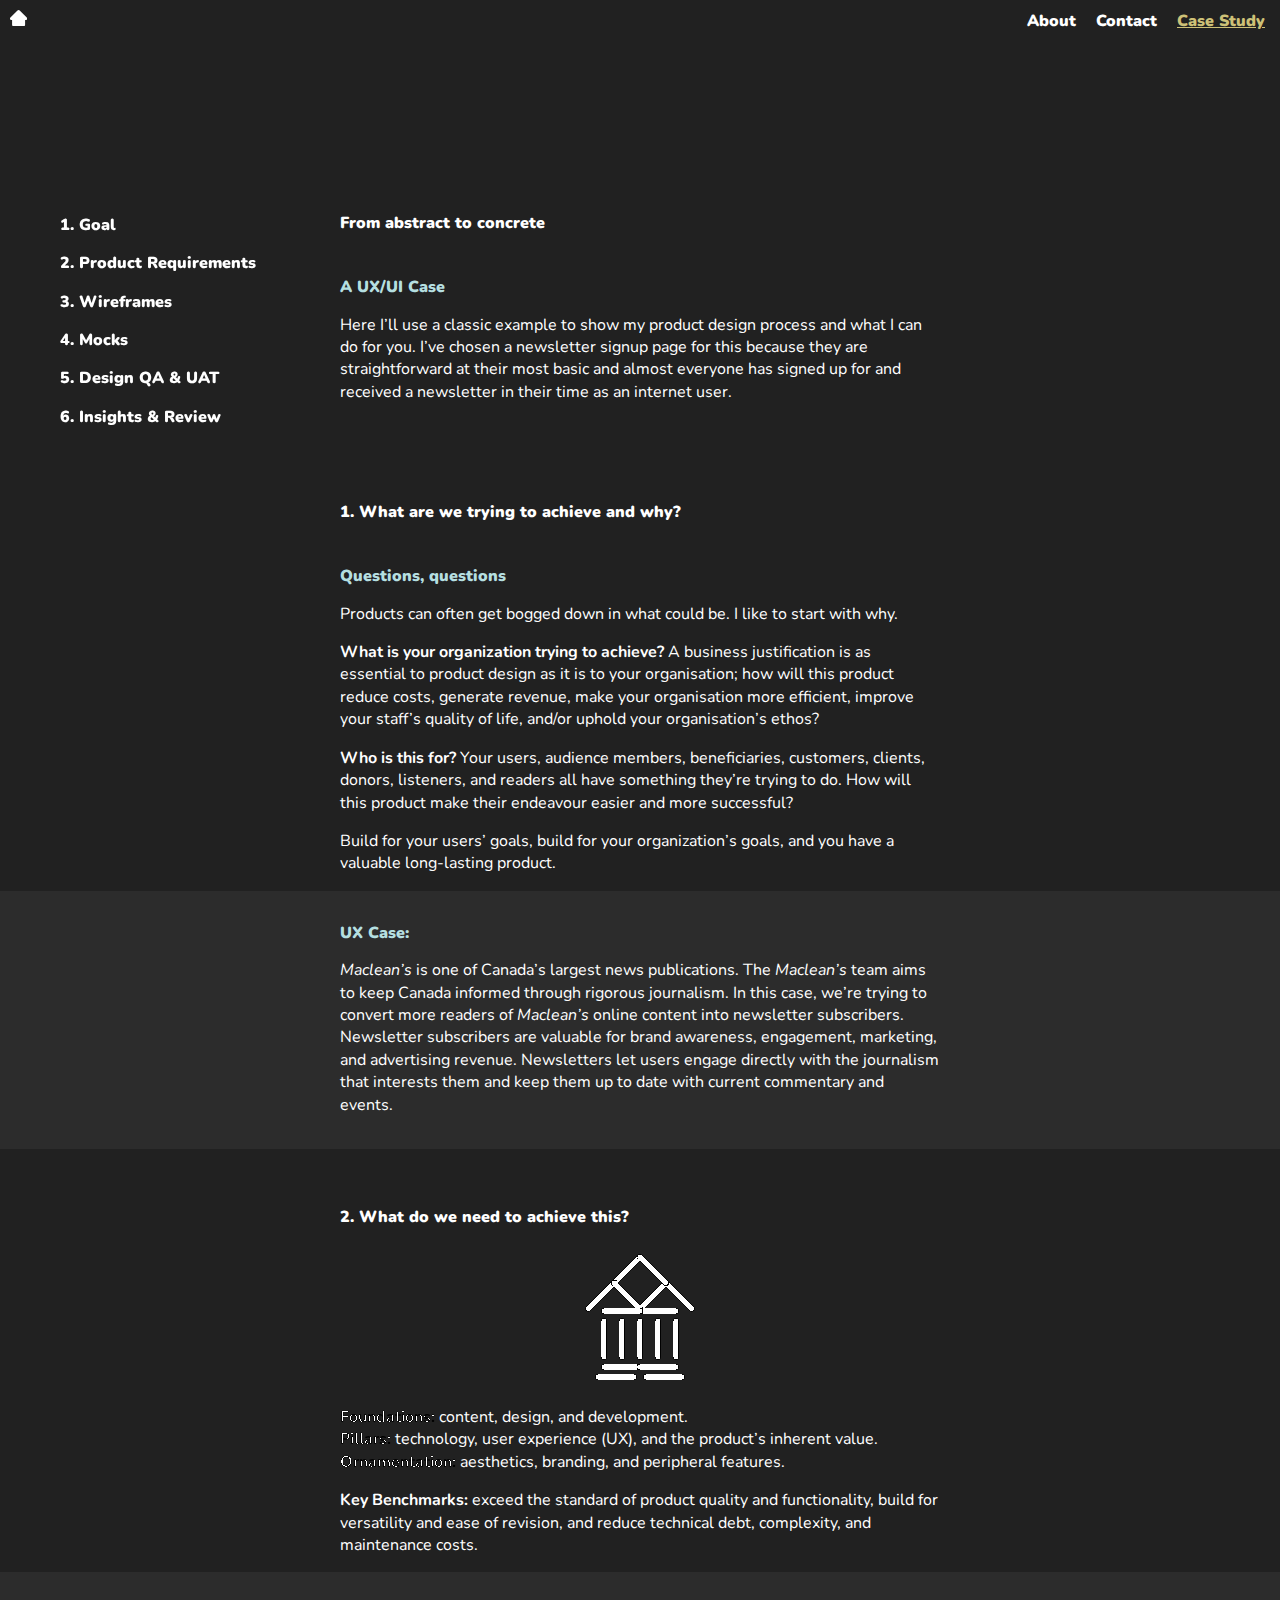
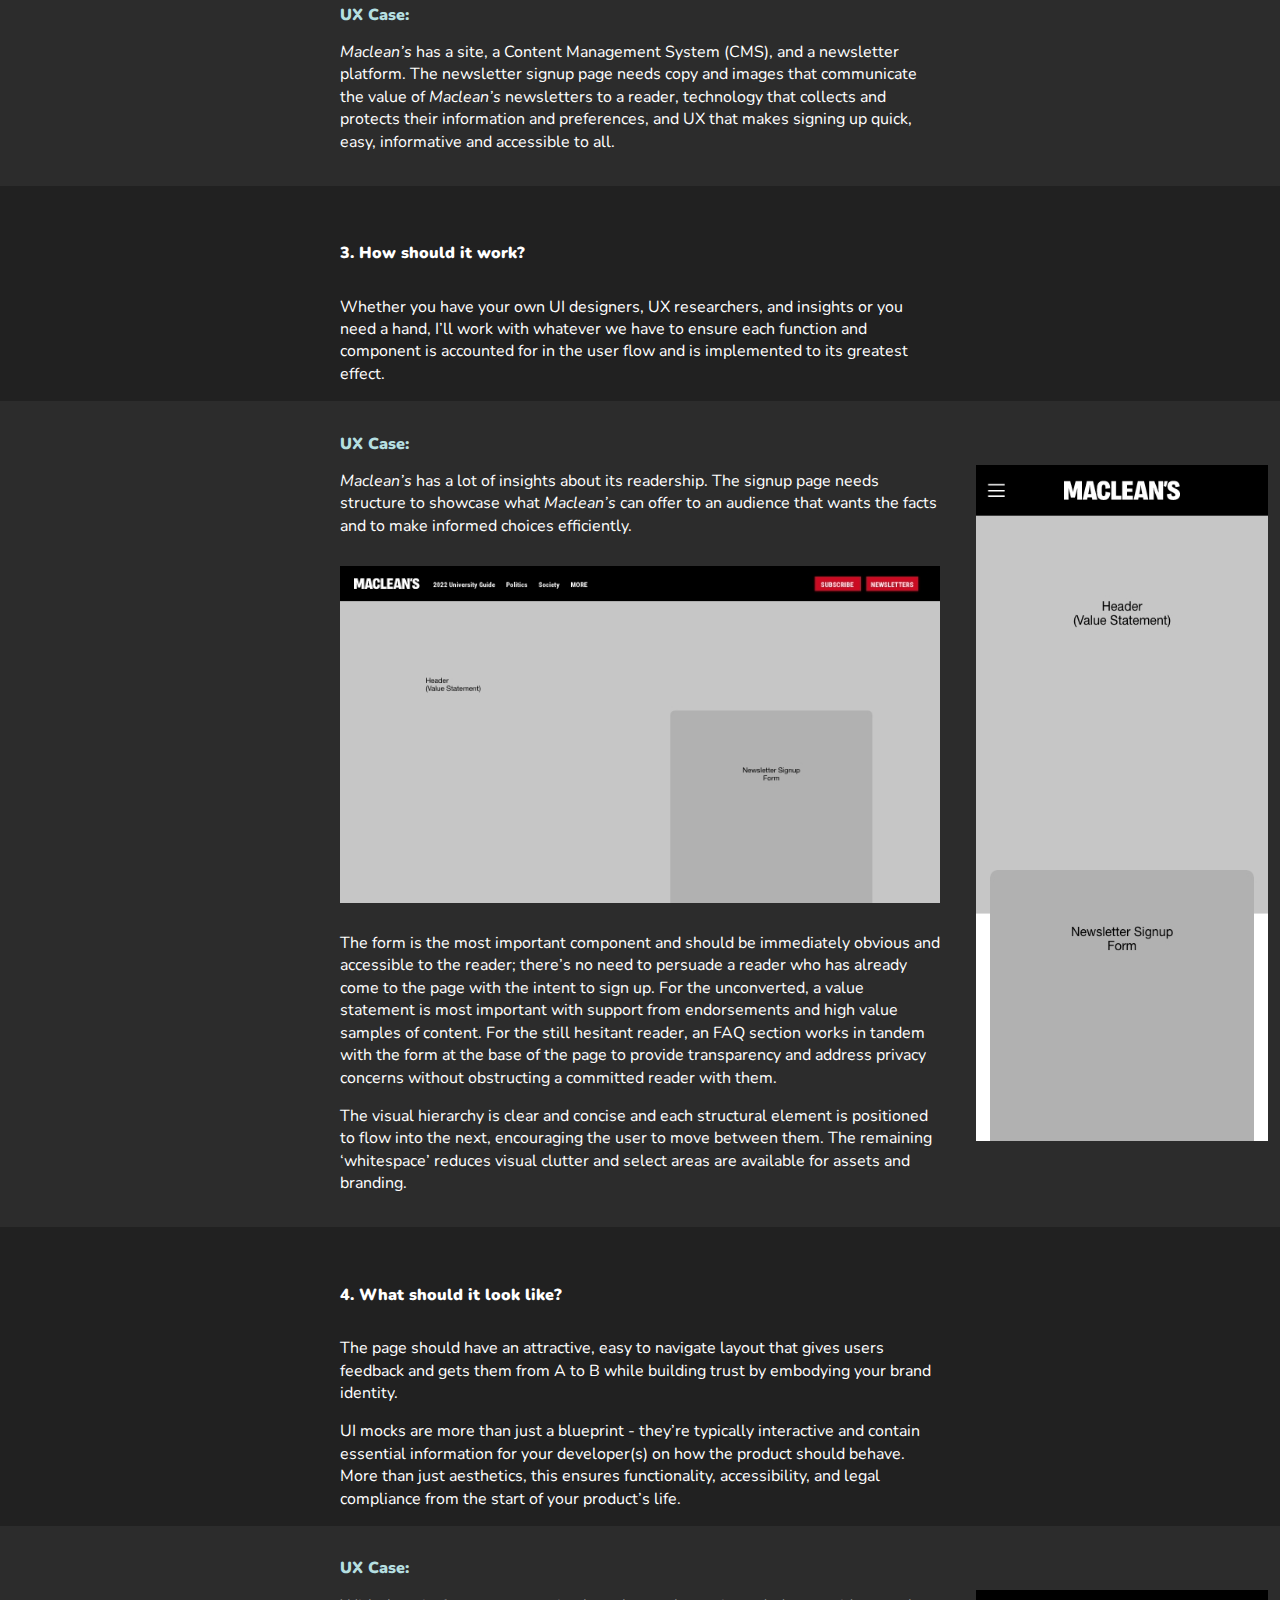
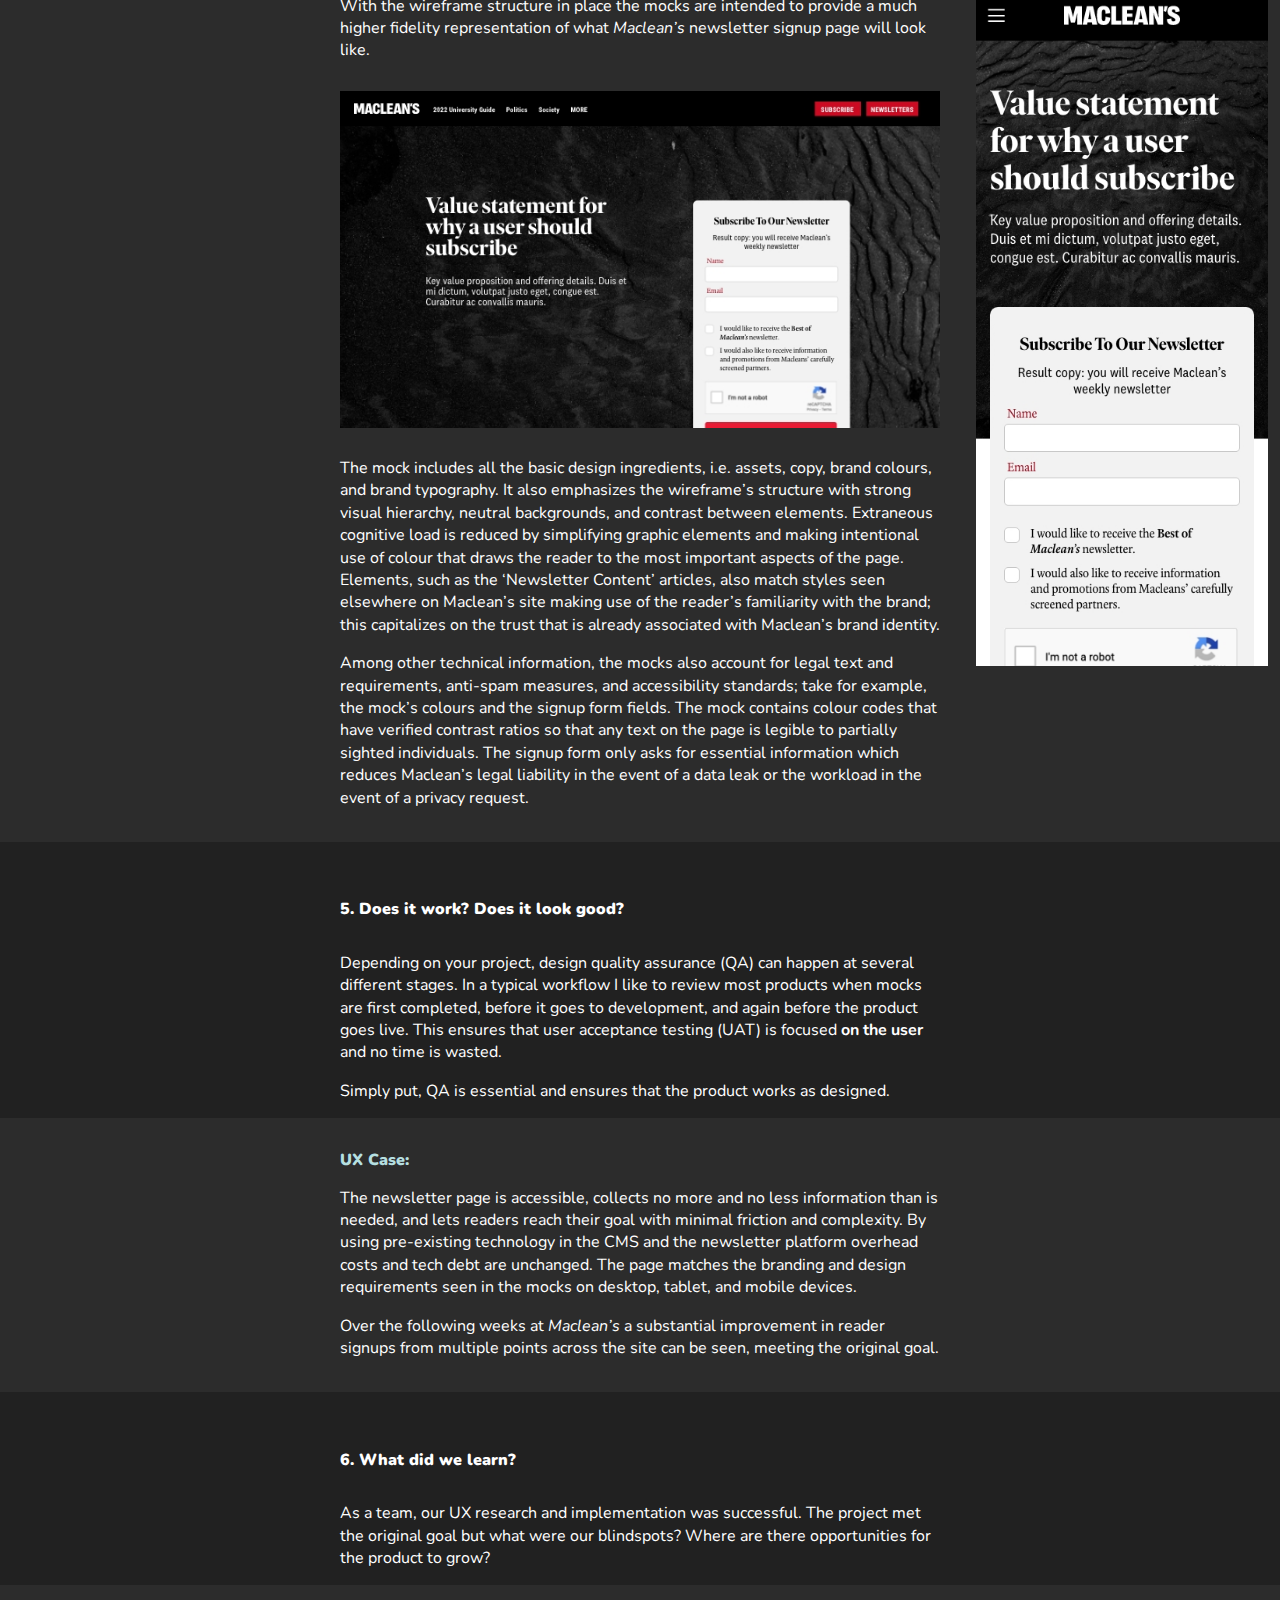
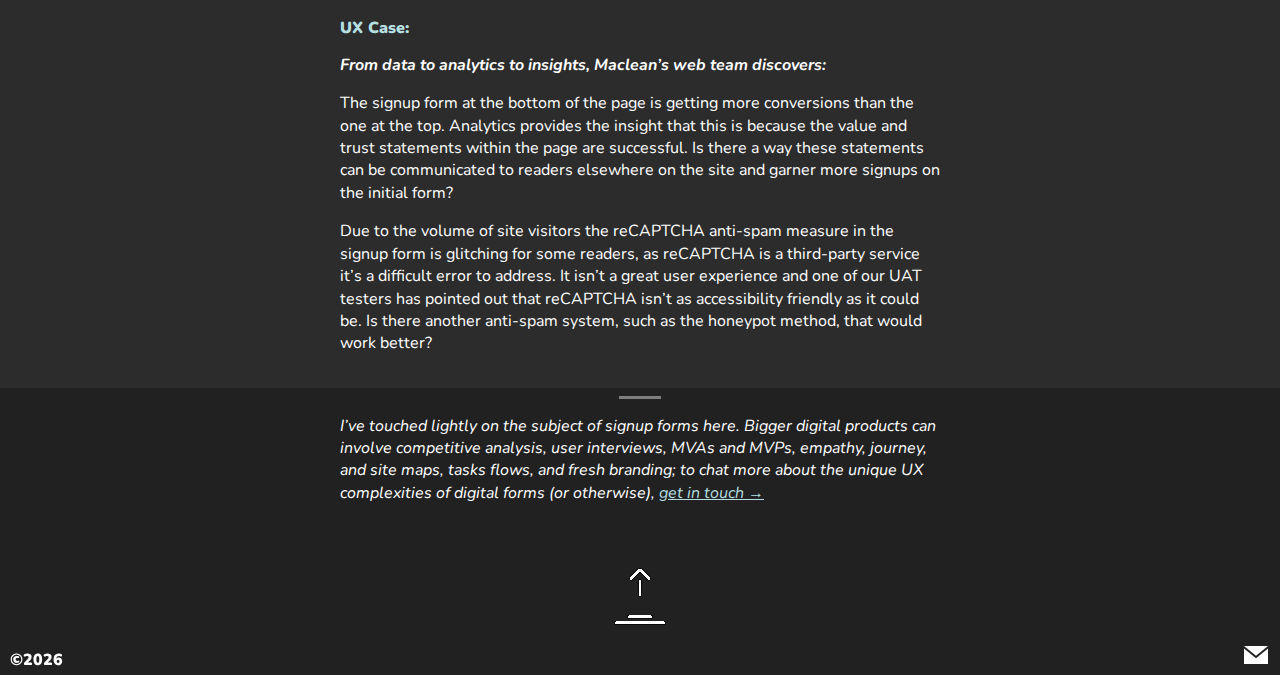
==== case-study.html @ 9c16f01b "[Case Study Page] Added missing text" ====
<!DOCTYPE html lang="eng">
<html>
<head>
    <meta charset="UTF-8">
    <meta name="bymichaelmarshall" content="Design & Writing by Michael Marshall">
    <meta name="canada,user experience,ux,user interface,ui,publishing,media,portfolio,contractor,design,writing,music,writer,designer,musician,typesetting,web design,michael,marshall,michael marshall" content="HTML, CSS, JavaScript">
    <meta name="viewport" content="width=device-width, initial-scale=1.0">
    <!--Google/Android Favicon Meta-->
    <meta name="theme-color" content="#212121">
    <!--Standard Favicon-->
    <link rel="icon" href="favicon/bymmfavicon.png" type="image/svg+xml">
     <!--iOS Favicons-->
     <link rel="apple-touch-icon" href="favicon/iOS-touch-icon.png">
     <!--Google/Android Favicon-->
     <link rel="manifest" href="manifest.json">
    <title>Case Study | Design By MM</title>
    <!--Styles-->
    <link rel="stylesheet" href="styles.css">
    <!--Fonts-->
    <link rel="preconnect" href="https://fonts.googleapis.com">
    <link rel="preconnect" href="https://fonts.gstatic.com" crossorigin>
    <link href="https://fonts.googleapis.com/css2?family=Nunito:ital,wght@0,400;0,900;1,400;1,900&display=swap" rel="stylesheet">
    <style>
        .gridHeader-sideNav {
                font-weight: 900;
                max-width: 280px;
                width: 100%;
                margin-top: 0.67em;
                padding: 0em 3em 0em 3em;
            }
        /*Full-width Row Background*/
        html, .uxCaseblock {
            overflow-x: hidden;
        }

        .uxCaseBlock {
            position: relative; /* for child pseudo-element */
            margin: 0 -600rem;
            z-index: 1;
            /* add back negative margin value */
            padding: 0.25rem 600rem;
            background: #2c2c2c;
        }

        .uxCaseBlock p:last-child {
            margin-block-end: 1.8em;
        }

        html, .uxCaseBlock-extended {
            overflow-x: hidden;
        }

        .uxCaseBlock-extended {
            position: relative; /* for child pseudo-element */
            margin: 0 -600rem;
            z-index: 1;
            /* add back negative margin value */
            padding: 0.25rem 600rem;
            background: #2c2c2c;
        }

        .desktopViewbox {
                max-height: 337.50;
                max-width: 600;
                overflow: auto;
                margin: 1.8em 0em 1.8em 0em;
            }

        .desktopWireframe {
                max-width: 100%;
            }

        .mobileViewbox {
                margin: 0em auto 0em auto;
                max-height: 676;
                max-width: 370;
                overflow: auto;
            }

        .mobileWireframe {
                max-width: 100%;
            }

        /*/Full-width Row Background Close*/
        @media only screen and (min-width:760px) {
            .gridHeader-sideNav {
                    padding: 3em 10% 0em 10%;
                }
        }
        @media only screen and (min-width:1020px) {
            .uxCaseblock-extended {
                margin: 0rem;
                z-index: 1;
            /* add back negative margin value */
                padding: 0rem;
                background: transparent;
                }
            
            .mobileViewbox {
                    margin: 4em auto 1.8em 1em;
                    max-width: 320;
                }
        }
        @media only screen and (min-width:1110px) {
            .sideNavSticky {
                position: sticky;
                top: 5px;
                z-index: 3;
            }

            .gridHeader-sideNav {
                padding: 3em 3em 0em 3em;
                width: 16vw;
            }
        }

        /*Selective Hover State for SVG*/
            .uxTemple {
                display: block;
                margin: 0em auto 1.6em auto;
            }

            .uxTemple-foundations {
                fill: rgb(1,1,1);
                filter: invert(6%) sepia(70%) saturate(7456%) hue-rotate(329deg) brightness(100%) contrast(128%);
            }

            #foundationsTag {
                color: rgb(1,1,1);
                filter: invert(6%) sepia(70%) saturate(7456%) hue-rotate(329deg) brightness(100%) contrast(128%);
            }

            .uxTemple-pillars {
                fill: rgb(1,1,1);
                filter: invert(80%) sepia(44%) saturate(354%) hue-rotate(9deg) brightness(90%) contrast(87%);
            }

            #pillarsTag {
                color: rgb(1,1,1);
                filter: invert(80%) sepia(44%) saturate(354%) hue-rotate(9deg) brightness(90%) contrast(87%);
            }

            .uxTemple-ornaments {
                fill: rgb(1,1,1);
                filter: invert(99%) sepia(2%) saturate(3746%) hue-rotate(115deg) brightness(91%) contrast(92%);
            }

            #ornamentsTag {
                color: rgb(1,1,1);
                filter: invert(99%) sepia(2%) saturate(3746%) hue-rotate(115deg) brightness(91%) contrast(92%);
            }

            @media only screen and (min-width: 1020px) {
                .uxTemple-foundations {
                    filter: brightness(1000);
                }

                svg:hover .uxTemple-foundations {
                    filter: invert(6%) sepia(70%) saturate(7456%) hue-rotate(329deg) brightness(100%) contrast(128%);
                }

                #foundationsTag {
                    filter: brightness(1000);
                }

                .uxTemple:hover ~ p #foundationsTag {
                    color: rgb(1,1,1);
                    filter: invert(6%) sepia(70%) saturate(7456%) hue-rotate(329deg) brightness(100%) contrast(128%);
                }

                .uxTemple-pillars {
                    filter: brightness(1000);
                }

                svg:hover .uxTemple-pillars {
                    filter: invert(80%) sepia(44%) saturate(354%) hue-rotate(9deg) brightness(90%) contrast(87%);
                }

                #pillarsTag {
                    filter: brightness(1000);
                }

                .uxTemple:hover ~ p #pillarsTag {
                    color: rgb(1,1,1);
                    filter: invert(80%) sepia(44%) saturate(354%) hue-rotate(9deg) brightness(90%) contrast(87%);
                }

                .uxTemple-ornaments {
                    filter: brightness(1000);
                }

                svg:hover .uxTemple-ornaments{
                    filter: invert(99%) sepia(2%) saturate(3746%) hue-rotate(115deg) brightness(91%) contrast(92%);
                }
                
                #ornamentsTag {
                    filter: brightness(1000);
                }

                .uxTemple:hover ~ p #ornamentsTag {
                    color: rgb(1,1,1);
                    filter: invert(99%) sepia(2%) saturate(3746%) hue-rotate(115deg) brightness(91%) contrast(92%);
                }
            }

           
        /*/ Close Selective Hover State for SVG*/
    </style>
</head>
<body id="body">
    <div class="navBar">
        <header>
        <a href="https://www.bymichaelmarshall.com/">
            <div class="homeIcon">
                <svg xmlns="http://www.w3.org/2000/svg" width="17.195" height="16.25" viewBox="0 0 17.195 16.25"><path class="homeIconSVGPath" d="M14.207-2338.121H4.245a1.519,1.519,0,0,1-1.519-1.519v-4.762a1.52,1.52,0,0,1-1.652-.331,1.519,1.519,0,0,1,0-2.148l7.044-7.044a1.515,1.515,0,0,1,1.108-.444,1.515,1.515,0,0,1,1.108.444l7.044,7.044a1.519,1.519,0,0,1,0,2.148,1.52,1.52,0,0,1-1.652.331v4.762a1.519,1.519,0,0,1-1.519,1.519Zm-4.98-12.615h0Z" transform="translate(-0.629 2354.371)"/></svg>
            </div>
        </a>
        </header>
        <!-- Nav -->
        <nav>
            <div class="navWrapper">
                <div class="nav">
                <input id="checkbox" type="checkbox"/>
                    <span></span>
                    <span></span>
                    <span></span>
                    <div class="menu">
                        <li><a href="index">About</a></li> 
                        <li><a href="contact">Contact</a></li>
                        <li class="textMenuCurrentPage">Case Study &larr;</li>
                    </div>
                </div>
            </div>
            <div class="text-navWrapper">
                <div class="text-nav">
                    <div class="textMenu">
                        <li><a href="index">About</a></li>
                        <li><a href="contact">Contact</a></li>
                        <li class="textMenuCurrentPage">Case Study</li>
                    </div>
                </div>
            </div>
        </nav>
    </div>
<!--Body Content-->
<div id="bodyContent">
    <div class="gridContainer">
        <div class="gridHeader sideNavSticky">
            <div class="gridHeader-sideNav">
                <p style="margin-top: 0em;"><a class="designLink" href="#">1. Goal</a></p>
                <p><a class="designLink" href="#2pr">2. Product Requirements</a></p>
                <p><a class="designLink" href="#3wire">3. Wireframes</a></p>
                <p><a class="designLink" href="#4mocks">4. Mocks</a></p>
                <p><a class="designLink" href="#5qa">5. Design QA & UAT</a></p>
                <p><a class="designLink" href="#6insight">6. Insights & Review</a></p>
            </div>
        </div>
        <div class="gridBody">
            <h1 id="1goal">From abstract to concrete</h1>
            <h2>A UX/UI Case</h2>
            <p>Here I’ll use a classic example to show my product design process and what I can do for you. I’ve chosen a newsletter signup page for this because they are straightforward at their most basic and almost everyone has signed up for and received a newsletter in their time as an internet user.</p>
        </div>
        <div class="gridMargin"></div>
        <div class="gridHeader"></div>
        <div class="gridBody">
            <h1 id="1goal">1. What are we trying to achieve and why?</h1>
            <h2>Questions, questions</h2>
            <p>Products can often get bogged down in what could be. I like to start with why.</p>
        
            <p><b>What is your organization trying to achieve?</b> A business justification is as essential to product design as it is to your organisation; how will this product reduce costs, generate revenue, make your organisation more efficient, improve your staff’s quality of life, and/or uphold your organisation’s ethos?</p>
            <p><b>Who is this for?</b> Your users, audience members, beneficiaries, customers, clients, donors, listeners, and readers all have something they’re trying to do. How will this product make their endeavour easier and more successful?</p>
            <p>Build for your users’ goals, build for your organization’s goals, and you have a valuable long-lasting product.</p>
        </div>
        <div class="gridMargin"></div>
        <div class="gridHeader"></div>
        <div class="gridBody">
            <div class="uxCaseBlock">
                <h2>UX Case:</h2>
                <p><i>Maclean’s</i> is one of Canada’s largest news publications. The <i>Maclean’s</i> team aims to keep Canada informed through rigorous journalism. In this case, we’re trying to convert more readers of <i>Maclean’s</i> online content into newsletter subscribers. Newsletter subscribers are valuable for brand awareness, engagement, marketing, and advertising revenue. Newsletters let users engage directly with the journalism that interests them and keep them up to date with current commentary and events.</p>
            </div>
        </div>
        <div class="gridMargin"></div>
        <div class="gridHeader">
        </div>
        <div class="gridBody">
            <h1 id="2pr">2. What do we need to achieve this?</h1>
            <svg class="uxTemple" xmlns="http://www.w3.org/2000/svg" width="111.941" height="126.941" viewBox="0 0 111.941 126.941">
                <g transform="translate(-904.03 -1190.059)">
                    <g class="uxTemple-pillars" transform="translate(921 1255)">
                        <rect width="42" height="6" rx="3" transform="translate(6) rotate(90)"/>
                        <rect width="42" height="6" rx="3" transform="translate(24) rotate(90)"/>
                        <rect width="42" height="6" rx="3" transform="translate(60) rotate(90)"/>
                        <rect width="42" height="6" rx="3" transform="translate(42) rotate(90)"/>
                        <rect width="42" height="6" rx="3" transform="translate(78) rotate(90)"/>
                    </g>
                    <g class="uxTemple-foundations" transform="translate(915 1301)">
                        <rect width="42" height="6" rx="3" transform="translate(48 6) rotate(180)"/>
                        <rect width="42" height="6" rx="3" transform="translate(42 16) rotate(180)"/>
                        <rect width="42" height="6" rx="3" transform="translate(84 6) rotate(180)"/>
                        <rect width="42" height="6" rx="3" transform="translate(90 16) rotate(180)"/>
                    </g>
                    <g class="uxTemple-ornaments" transform="translate(904.03 1190.059)">
                        <rect width="42" height="6" rx="3" transform="translate(33.941 30.243) rotate(135)"/>
                        <rect width="42" height="6" rx="3" transform="translate(85.941 30.243) rotate(135)"/>
                        <rect width="42" height="6" rx="3" transform="translate(59.941 4.243) rotate(135)"/>
                        <rect width="42" height="6" rx="3" transform="translate(55.698 59.941) rotate(-135)"/>
                        <rect width="42" height="6" rx="3" transform="translate(107.698 59.941) rotate(-135)"/>
                        <rect width="42" height="6" rx="3" transform="translate(81.698 33.941) rotate(-135)"/>
                        <rect width="42" height="6" rx="3" transform="translate(94.97 60.941) rotate(180)"/>
                        <rect width="42" height="6" rx="3" transform="translate(58.97 60.941) rotate(180)"/>
                    </g>
                </g>
            </svg>
            <p><span id="foundationsTag"><b>Foundations:</b></span> content, design, and development.<br>
            <b><span id="pillarsTag">Pillars:</b></span> technology, user experience (UX), and the product’s inherent value.<br>
            <b><span id="ornamentsTag">Ornamentation:</b></span> aesthetics, branding, and peripheral features.</p>
            <p><b>Key Benchmarks:</b> exceed the standard of product quality and functionality, build for versatility and ease of revision, and reduce technical debt, complexity, and maintenance costs.</p>
        </div>
        <div class="gridMargin"></div>
        <div class="gridHeader"></div>
        <div class="gridBody">
            <div class="uxCaseBlock">
                <h2>UX Case:</h2>
                <p><i>Maclean’s</i> has a site, a Content Management System (CMS), and a newsletter platform. The newsletter signup page needs copy and images that communicate the value of <i>Maclean’s</i> newsletters to a reader, technology that collects and protects their information and preferences, and UX that makes signing up quick, easy, informative and accessible to all.</p>
            </div>
        </div>
        <div class="gridMargin"></div>
        <div class="gridHeader"></div>
        <div class="gridBody">
            <h1 id="3wire">3. How should it work?</h1>
            <p>Whether you have your own UI designers, UX researchers, and insights or you need a hand, I’ll work with whatever we have to ensure each function and component is accounted for in the user flow and is implemented to its greatest effect.</p>
        </div>
        <div class="gridMargin"></div>
        <div class="gridHeader"></div>
        <div class="gridBody">
            <div class="uxCaseBlock">
                <h2>UX Case:</h2>
                <p><i>Maclean’s</i> has a lot of insights about its readership. The signup page needs structure to showcase what <i>Maclean’s</i> can offer to an audience that wants the facts and to make informed choices efficiently.</p>
                <div class="desktopViewbox">    
                    <img src="assets/wireframeMacDesktop.jpg" class="desktopWireframe"/>
                </div>
                <p>The form is the most important component and should be immediately obvious and accessible to the reader; there’s no need to persuade a reader who has already come to the page with the intent to sign up. For the unconverted, a value statement is most important with support from endorsements and high value samples of content. For the still hesitant reader, an FAQ section works in tandem with the form at the base of the page to provide transparency and address privacy concerns without obstructing a committed reader with them. 
                </p>
                <p>The visual hierarchy is clear and concise and each structural element is positioned to flow into the next, encouraging the user to move between them. The remaining ‘whitespace’ reduces visual clutter and select areas are available for assets and branding.</p>
            </div>
        </div>
        <div class="gridMargin">
            <div class="uxCaseBlock-extended">
                <div class="mobileViewbox">    
                    <img src="assets/wireframeMacMobile.jpg" class="mobileWireframe"/>
                </div>
            </div>
        </div>

        <div class="gridHeader"></div>
        <div class="gridBody">
            <h1 id="4mocks">4. What should it look like?</h1>
            <p>The page should have an attractive, easy to navigate layout that gives users feedback and gets them from A to B while building trust by embodying your brand identity.</p> 
            <p>UI mocks are more than just a blueprint - they’re typically interactive and contain essential information for your developer(s) on how the product should behave. More than just aesthetics, this ensures functionality, accessibility, and legal compliance from the start of your product’s life.</p>
        </div>
        <div class="gridMargin"></div>
        <div class="gridHeader"></div>
        <div class="gridBody">
            <div class="uxCaseBlock">
                <h2>UX Case:</h2>
                <p>With the wireframe structure in place the mocks are intended to provide a much higher fidelity representation of what <i>Maclean’s</i> newsletter signup page will look like.</p>
                <div class="desktopViewbox">    
                    <img src="assets/mockMacDesktop.jpg" class="desktopWireframe"/>
                </div>
                <p>The mock includes all the basic design ingredients, i.e. assets, copy, brand colours, and brand typography. It also emphasizes the wireframe’s structure with strong visual hierarchy, neutral backgrounds, and contrast between elements. Extraneous cognitive load is reduced by simplifying graphic elements and making intentional use of colour that draws the reader to the most important aspects of the page. Elements, such as the ‘Newsletter Content’ articles, also match styles seen elsewhere on Maclean’s site making use of the reader’s familiarity with the brand; this capitalizes on the trust that is already associated with Maclean’s brand identity.</p>
                <p>Among other technical information, the mocks also account for legal text and requirements, anti-spam measures, and accessibility standards; take for example, the mock’s colours and the signup form fields. The mock contains colour codes that have verified contrast ratios so that any text on the page is legible to partially sighted individuals. The signup form only asks for essential information which reduces Maclean’s legal liability in the event of a data leak or the workload in the event of a privacy request.</p>
            </div>
        </div>
        <div class="gridMargin">
            <div class="uxCaseBlock-extended">
                <div class="mobileViewbox">    
                    <img src="assets/mockMacMobile.jpg" class="mobileWireframe"/>
                </div>
            </div>
        </div>
        <div class="gridHeader"></div>
        <div class="gridBody">
            <h1 id="5qa">5. Does it work? Does it look good?</h1>
            <p>Depending on your project, design quality assurance (QA) can happen at several different stages. In a typical workflow I like to review most products when mocks are first completed, before it goes to development, and again before the product goes live. This ensures that user acceptance testing (UAT) is focused <b>on the user</b> and no time is wasted.</p>
            <p>Simply put, QA is essential and ensures that the product works as designed.</p>
        </div>
        <div class="gridMargin"></div>
        <div class="gridHeader"></div>
        <div class="gridBody">
            <div class="uxCaseBlock">
                <h2>UX Case:</h2>
                <p>The newsletter page is accessible, collects no more and no less information than is needed, and lets readers reach their goal with minimal friction and complexity. By using pre-existing technology in the CMS and the newsletter platform overhead costs and tech debt are  unchanged. The page matches the branding and design requirements seen in the mocks on desktop, tablet, and mobile devices.</p>
                <p>Over the following weeks at <i>Maclean’s</i> a substantial improvement in reader signups from multiple points across the site can be seen, meeting the original goal.</p>
            </div>
        </div>
        <div class="gridMargin"></div>
        <div class="gridHeader"></div>
        <div class="gridBody">
            <h1 id="6insight">6. What did we learn?</h1>
            <p>As a team, our UX research and implementation was successful. The project met the original goal but what were our blindspots? Where are there opportunities for the product to grow?</p>
        </div>
        <div class="gridMargin"></div>
        <div class="gridHeader"></div>
        <div class="gridBody">
            <div class="uxCaseBlock">
                <h2>UX Case:</h2>
                <p><b><i>From data to analytics to insights, Maclean’s web team discovers:</i></b></p>
                <p>The signup form at the bottom of the page is getting more conversions than the one at the top. Analytics provides the insight that this is because the value and trust statements within the page are successful. Is there a way these statements can be communicated to readers elsewhere on the site and garner more signups on the initial form?</p>
                <p>Due to the volume of site visitors the reCAPTCHA anti-spam measure in the signup form is glitching for some readers, as reCAPTCHA is a third-party service it’s a difficult error to address. It isn’t a great user experience and one of our UAT testers has pointed out that reCAPTCHA isn’t as accessibility friendly as it could be. Is there another anti-spam system, such as the honeypot method, that would work better?</p>
            </div>
        </div>
        <div class="gridMargin"></div>
        <div class="gridHeader"></div>
        <div class="gridBody">
                <hr class="divider" style="width=100%">
                <p><i>I’ve touched lightly on the subject of signup forms here. Bigger digital products can involve competitive analysis, user interviews, MVAs and MVPs, empathy, journey, and site maps, tasks flows, and fresh branding; to chat more about the unique UX complexities of digital forms (or otherwise), <a class="bodyLink" href="contact">get in touch →</a></i></p>
            </div>
        </div>
        <div class="gridMargin"></div>
        <div class="gridHeader"></div>
        <div class="gridBody">
            <a href="#">
                <svg class="btt-btn" xmlns="http://www.w3.org/2000/svg" width="52" height="56.784" viewBox="0 0 84 91.728" preserveAspectRatio="none">
                    <path class="bttSVGpath" d="M30.95-2334.494l-12.293-12.292L6.364-2334.494a3,3,0,0,1-4.243,0,3,3,0,0,1,0-4.243l14.143-14.143a2.994,2.994,0,0,1,2.393-.866,3,3,0,0,1,2.393.866l14.143,14.143a3,3,0,0,1,0,4.243,2.991,2.991,0,0,1-2.122.879A2.989,2.989,0,0,1,30.95-2334.494Z" transform="translate(23.343 2353.757)"/>
                    <rect class="bttSVGrect1" width="28" height="6" rx="3" transform="translate(45 17.728) rotate(90)"/>
                    <rect class="bttSVGrect2" width="42" height="6" rx="3" transform="translate(63 81.728) rotate(180)"/>
                    <rect class="bttSVGrect2" width="84" height="6" rx="3" transform="translate(84 91.728) rotate(180)"/>
                </svg>
            </a>
        </div>
        <div class="gridMargin"></div>
    </div>
</div>
<!--/Body Content-->
    <footer class="footer">
        <a href="https://bymichaelmarshall.com/terms">
            <p class="admintext">©<span id="currentYear">2021</span>
            </p>
        </a>
        <div class="icons">
            <a href="contact">
                <svg class="icon" xmlns="http://www.w3.org/2000/svg" width="24" height="24" viewBox="0 0 24 24"><path d="M12 12.713l-11.985-9.713h23.97l-11.985 9.713zm0 2.574l-12-9.725v15.438h24v-15.438l-12 9.725z"/></svg>
            </a>
        </div>
    </footer> 
</body>
<!--JS-->
<script src="script.js"></script>
</html>
---- styles.css ----
/* Re-Add Once Coded html {
            scroll-behavior: smooth;
        } */

/*Navigation Bar*/
        .navBar {
            top: 0;
            left: 0;
            margin: 0;
            background-color: none;
            position: absolute;
            width: 100vw;
            max-width: 100%;
            height: 50px;
            z-index: 1;
        }

        .homeIcon {
            display: block;
            position: relative;
            top: 10px;
            width: 18px;
            margin: 0px 0px 0px 10px;
            float: left;
            z-index: 4;
        }

        .homeIconSVGPath {
            fill: #fff;
        }

        .homeIconSVGPath:hover {
            fill: #B5DFE0;
        }

        .navWrapper {
            align-self: right;
        }

        .text-navWrapper {
            display: none;
        }

       

/*Menu Styles*/
    .navWrapper, .nav, .menu li {
        display: flex;
        justify-content: left;
        align-items: center;
        z-index: 2;
    }

    .nav {
        position: absolute;
        top: 0;
        right: 0;
        background-color: #212121;
        padding: none;
        border-radius: 2px;
        overflow: hidden;
        max-width: 100%;
    }

    .menu {
        position: relative;
        left: -12%;
        margin: 0;
        padding: 0;
        width: 0;
        overflow: hidden;
        display: none;
    }

    .nav input:checked ~ .menu {
        width: 100vw;
        max-width: 100%;
        display: inline-block;
    }

    .menu li {
        list-style: none;
        margin: 10px 10px 42px 0px;
        font-weight: 900;
        line-height: 1.2em;
        align-content: left;
    }

    .menu li a {
        text-decoration: none;
        font-size: 1.125em;
    }

    .menu li a:hover {
        color: #B5DFE0;
        transition: 0.1s;
        text-decoration: underline;
    }

    /*margin: 70% 0px 0px 0px;*/

    @media only screen and (min-width: 500px) {
        .nav input:checked ~ .menu {
            width: 100vw;
            max-width: 100%;
        }
        .menu li {
            list-style: none;
        }

        #menu-foot {
            width: 80%;
            margin: 40% 0px 0px 0px;
        }  

    }

/*Nav Icon*/
    .nav input {
        position: relative;
        right: 0px;
        width: 40px;
        height: 40px;
        cursor: pointer;
        opacity: 0;
    }
    
    .nav input:checked  {
        position: relative;
        height: 100vh;
        max-height: 100%;
    }

    /*.nav :not(input:checked) {
        transition: 0.35s;
    }*/

    .nav span {
        position: absolute;
        top: 20px;
        right: 10px;
        width: 30px;
        height: 3px;
        border-radius: 5px;
        background-color: #ffffff;
        pointer-events: none;
        z-index: 5;
        transition-duration: 0.5s;
    }

    .nav span:hover {
        background-color: #B5DFE0;
    }

    .nav input:checked ~ span {
        background-color: #B5DFE0;
    }

    .nav input:checked ~ span:nth-child(4) {
        transform: translateY(0) rotate(-45deg);
    }

    .nav span:nth-child(2) {
        transform: translateY(-8px);
    }

    .nav input:checked ~ span:nth-child(2) {
        transform: translateY(0) rotate(-45deg);
    }
    .nav span:nth-child(3) {
        transform: translateY(8px);
    }

    .nav input:checked ~ span:nth-child(3) {
        transform: translateY(0) rotate(45deg);
        background-color: #B5DFE0;
        z-index: 4;
    }

    .nav span:nth-child(4) {
        transform: translateY(0px);
    }

    .nav input:checked ~ span:nth-child(4) {
        transform: translateY(0) rotate(-45deg);
    }

    input:checked {
        position: absolute;
        right: -85%;
        width: 200px;
    }

/*Close Nav Icon*/

/*Tablet Breakpoint*/
 @media only screen and (min-width: 760px){

    #navTitlemob {
        display: none;
    }

    .navWrapper {
        display: none;
    }

    .nav span {
        top: 38px;
    }

    .navTitle {
        position: absolute;
        display: block;
        left: 0;
        right: 0;
        top: 0;
        margin-left: 125px;
        margin-right: auto;
        text-align: left;
        padding: 0px 0px 0px 0px;
        line-height: 0pt;
    }
}
/*Tablet Breakpoint Close*/

/*Text Nav*/
@media only screen and (min-width: 760px) {
    .text-navWrapper {
        display: block;
        position: absolute;
    }

    .text-nav {
        position: absolute;
        padding: 0px 5px 0px 0px;
        transition: 0.5s;
        border-radius: 2px;
        overflow: hidden;
    }

    .text-navWrapper, .text-nav, .textMenu {
        display: flex;
        justify-content: right;
        align-items: center;
        top: 5px;
        right: 0px;
    }

    .textMenu li {
        list-style: none;
        margin: 0 10px;
        white-space: nowrap;
    }

    .textMenu li a {
        font-weight: 900;
        transition: 0.5s;
    }

    .textMenu li a:hover {
        color: #B5DFE0;
        text-decoration: underline;
        transition: 0.1s;
    }
}
/*Text Nav Close*/
/*Menu Styles Close*/

/*Body Settings*/
    body {
        position: relative;
        font-family: 'Nunito', arial, sans-serif;
        font-weight: 400;
        font-size: 1em;
        line-height: 1.4em;
        color: #ffffff;
        background-color: #212121;
        margin: 0px 0px 0px 0px;
        min-height: 100vh;
    }

    #bodyContent {
        padding-top: 130px;
        padding-bottom: 50px;
        padding-left: 12px;
        padding-right: 12px;
    }

    a {
        color: inherit;
        background-color: inherit;
        text-decoration: inherit;
        cursor: pointer;
    }

    a:hover {
        color: inherit;
        background-color: inherit;
        text-decoration: inherit;
        cursor: pointer;
    }

    .designLink {
        text-decoration: underline;
        color: #B5DFE0;
    }

    .bodyLink {
        text-decoration: underline;
        color:#B5DFE0
    }

    .bodyLink:visited {
        color: #f0f0f0;
        text-decoration: underline;
    }

    .bodyLink:hover {
        color: #CEC177;
        text-decoration: underline;
    }

    .bodyLink:active {
        color: #800020;
        text-decoration: underline;
    }

    .hideMob {
        display: none;
    }

    h1 {
        font-weight: 900;
        font-size: 1em;
        line-height: 1.2em;
        padding: 3em 0px 1em 0px;
     }
 
    h2 {
        font-weight: 900;
        font-size: 1em;
        line-height: 1.2em;
        color: #B5DFE0;
        padding: 1em 0em 0em 0em;
    }

    p {
        display: block;
        margin-block-start: 1em;
        margin-block-end: 1em;
        margin-inline-start: 0px;
        margin-inline-end: 0px;
    }

    .paddingDeficit {
        padding-top: 0em;
    }

    #bodyContent ul {
        list-style-type: circle;
    }

    #bodyContent li {
        padding-bottom: 10px;
    }

    .dateSub {
        font-weight: 900;
    }

    .imageAsset {
        padding-top: 10px;
        width: 100%;
    }

    .divider {
        border: none;
        height: 3px;
        background-color: #7e7e7e;
        width: 42px;
    }

    .arrow {
        margin: auto;
        width: 235px;
    }

    .arrowHead {
        width: 0;
        height: 0;
        border-left: 10px solid transparent;
        border-right: 10px solid transparent;
        border-bottom: 13px solid #B5DFE0;
        margin: 0px auto;
    }

    .arrowShaft {
        height: 12px;
        width: 10px;
        background-color: #B5DFE0;
        margin: 0px auto;
    }

/*body flex*/

    .gridContainer {
        max-width: 600px;
        margin: 20px auto 0px auto;
    }
  
    @media only screen and (min-width: 1020px) {
        .designLink {
            text-decoration: none;
            color: #fff;
        }

        .designLink:hover {
            text-decoration: underline;
            color: #B5DFE0;
        }

        .gridContainer {
            max-width: none;
            margin-top: 2%;
            display: grid; 
            grid-template-columns: 1fr 600px 1fr; 
            grid-template-rows: auto auto auto; 
            gap: 0px 20px; 
        }
        
        .dateSub {
            font-weight: 900;
        }

        .hideMob {
            display: block;
        }

        .hideDesk {
            display: none;
        }

        .paddingDeficit {
            padding-top: 3em;
        }
    }

    @media only screen and (min-width: 760px) and (min-height: 1020px) {
        .hideTablet {
            display: none;
        }
    }

  
/*Menu Switch*/
    @media only screen and (min-width: 760px) {
        .text-navWrapper {
            display: inline;
        }
    }
/*Menu Switch Close*/

/*Selective Hover State for SVG*/
.btt-btn {
    display: block;
    margin: 3em auto 0em auto;
}

.bttSVGpath {
    fill: rgb(1,1,1);
    filter: brightness(1000);
}

.bttSVGrect1 {
    fill: rgb(1,1,1);
    filter: brightness(1000);
}

.bttSVGrect2 {
    fill: rgb(1,1,1);
    filter: brightness(1000);
}

svg:active .bttSVGpath {
    filter: invert(99%) sepia(2%) saturate(3746%) hue-rotate(115deg) brightness(91%) contrast(92%);
}

svg:active .bttSVGrect1{
    filter: invert(99%) sepia(2%) saturate(3746%) hue-rotate(115deg) brightness(91%) contrast(92%);
}

svg:active .bttSVGrect2{
    filter: invert(12%) sepia(97%) saturate(3265%) hue-rotate(333deg) brightness(74%) contrast(111%);
}

@media only screen and (min-width: 1020px) {
    svg:hover .bttSVGpath {
        filter: invert(99%) sepia(2%) saturate(3746%) hue-rotate(115deg) brightness(91%) contrast(92%);
    }

    svg:hover .bttSVGrect1{
        filter: invert(99%) sepia(2%) saturate(3746%) hue-rotate(115deg) brightness(91%) contrast(92%);
    }

    svg:hover .bttSVGrect2{
        filter: invert(12%) sepia(97%) saturate(3265%) hue-rotate(333deg) brightness(74%) contrast(111%);
    }
}
/*/ Close Selective Hover State for SVG*/


/*Footer Classes*/

#content-wrap {
    min-height: calc(100% - 144px); // 144px should be the height of the header + height of footer
}

/* Use only when disparity between header heights across breakpoints.

@media only screen and (min-width: 760px) {
    #content-wrap {
        min-height: calc(100% - 144px); // 144px should be the height of your header + height of footer
    }
}
*/

.footer {
    position: absolute;
    height: 50px;
    width: 100vw;
    max-width: 100%;
    bottom: 0;
    z-index: 10;
}

.admintext {
    position: absolute;
    text-align: left;
    align-self: center;
    font-weight: 900;
    top: 48%;
    left: 10px;
    margin: 0px 0px 0px 0px;
    transition: 0.1s;
}

.admintext:hover {
    color: #B5DFE0;
    transition: 0.1s;
    text-decoration: underline;
}

.icons {
    position: absolute;
    align-content: flex-end;
    display: flex;
    top: 18px;
    right: 12px;
}

.icon {
    fill: #ffffff;
}

.icon:hover {
    fill: #B5DFE0;
    transition: 0.1s;
}


 /*/Footer Classes*/

 /*Accordian Dropdown Classes*/
.accordion-flex {
    display: -ms-flexbox;
    display: -webkit-flex;
    display: flex;
    -webkit-flex-direction: row;
    -ms-flex-direction: row;
    flex-direction: row;
    -webkit-flex-wrap: wrap;
    -ms-flex-wrap: wrap;
    flex-wrap: wrap;
    -webkit-justify-content: flex-start;
    -ms-flex-pack: start;
    justify-content: flex-start;
    -webkit-align-content: stretch;
    -ms-flex-line-pack: stretch;
    align-content: stretch;
    -webkit-align-items: flex-start;
    -ms-flex-align: start;
    align-items: flex-start;
}

.accordionFlex-item:nth-child(1) {
    -webkit-order: 3;
    -ms-flex-order: 3;
    order: 3;
    -webkit-flex: 0 1 auto;
    -ms-flex: 0 1 auto;
    flex: 0 1 auto;
    -webkit-align-self: auto;
    -ms-flex-item-align: auto;
    align-self: auto;
}

.accordionFlex-item:nth-child(2) {
    -webkit-order: 2;
    -ms-flex-order: 2;
    order: 2;
    -webkit-flex: 0 1 auto;
    -ms-flex: 0 1 auto;
    flex: 0 1 auto;
    -webkit-align-self: auto;
    -ms-flex-item-align: auto;
    align-self: auto;
    padding-left: 30px;
}

.accordionFlex-item:nth-child(3) {
    -webkit-order: 1;
    -ms-flex-order: 1;
    order: 1;
    -webkit-flex: 0 1 auto;
    -ms-flex: 0 1 auto;
    flex: 0 1 auto;
    -webkit-align-self: auto;
    -ms-flex-item-align: auto;
    align-self: auto;
}

 .accordion {
    color: #B5DFE0;
    background-color: #212121;
    cursor: pointer;
    padding: 0em 0em 1em 0em;
    width: 100%;
    font-family: 'Nunito', arial, sans-serif;
    font-size: 1em;
    line-height: 1.4em;
    text-align: left;
    font-weight: 900;
    border: none;
    outline: none;
    transition: 0.6s;
}

/* Add a background color to the button if it is clicked on (add the .active class with JS), and when you move the mouse over it (hover) */
.active {
    padding: 0em 0em 0em 0em;
    color: #CEC177;
    transition: 0.1s;
}

/* Style the accordion panel. Note: hidden by default */
.panel {
    padding: 0 0px;
    background-color: #212121;
    display: none;
    overflow: hidden;
    transition: 0.6s;
}
.panel p:last-child {
    padding-bottom: 1.5em;
}

.dropdownArrow {
    display: inline-block;
    width: 12px;
    transform: rotate(90deg);
    transition: 0.6s;
}

.activeArrow span {
    transform: rotate(180deg);
    transition: 0.6s;
}

.activeArrow span svg path {
    fill: #CEC177;
    transition: 0.1s;
}

@media only screen and (min-width: 1020px) {
    .active, .accordion:hover {
        color: #CEC177;
        transition: 0.1s;
    }

    .active, .accordion:hover span svg path{
        fill: #CEC177;
        transition: 0.1s;
    }
}

@media only screen and (min-width: 760px) {
    .accordionFlex-item:nth-child(1) {
        -webkit-order: 1;
        -ms-flex-order: 1;
        order: 1;
    }
    
    .accordionFlex-item:nth-child(2) {
        -webkit-order: 2;
        -ms-flex-order: 2;
        order: 2;
        padding-left: 30px;
        padding-right: 30px;
    }
    
    .accordionFlex-item:nth-child(3) {
        -webkit-order: 3;
        -ms-flex-order: 3;
        order: 3;
    }

    .panel p:last-child {
        padding-bottom: 0em;
    }
}
/*Accordian Dropdown close*/

.textMenuCurrentPage {
    color: #CEC177;
}

@media only screen and (min-width: 760px) {
    .textMenuCurrentPage {
        color: #CEC177;
        font-weight: 900;
        text-decoration: underline;
    }
}

.socialIcon {
    display: block;
    position: relative;
    margin: 1em 1em 0em 0em;
    float: left;
}

.socialIconSVGPath {
    fill: #fff;
}

.socialIconSVGPath:hover {
    fill: #B5DFE0;
}

body {
    -webkit-tap-highlight-color: rgba(1, 1, 1, 0);
}
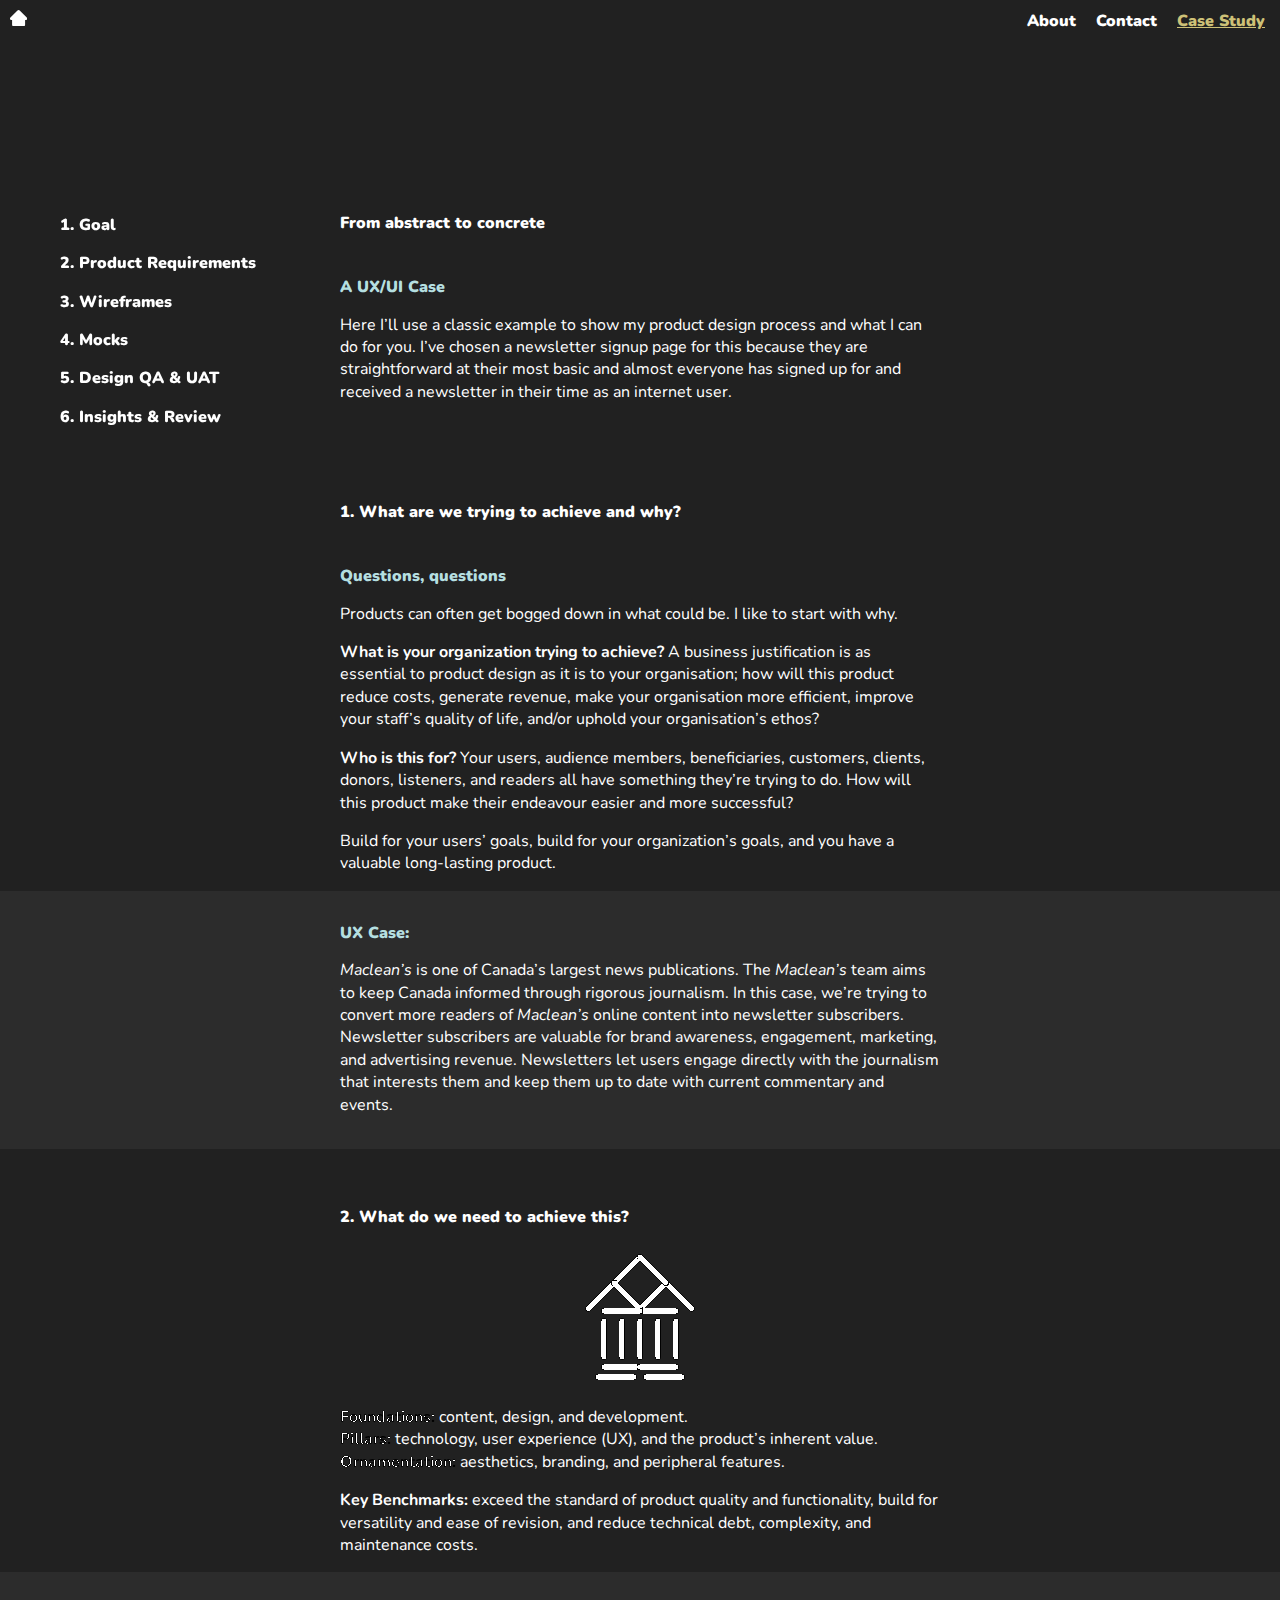
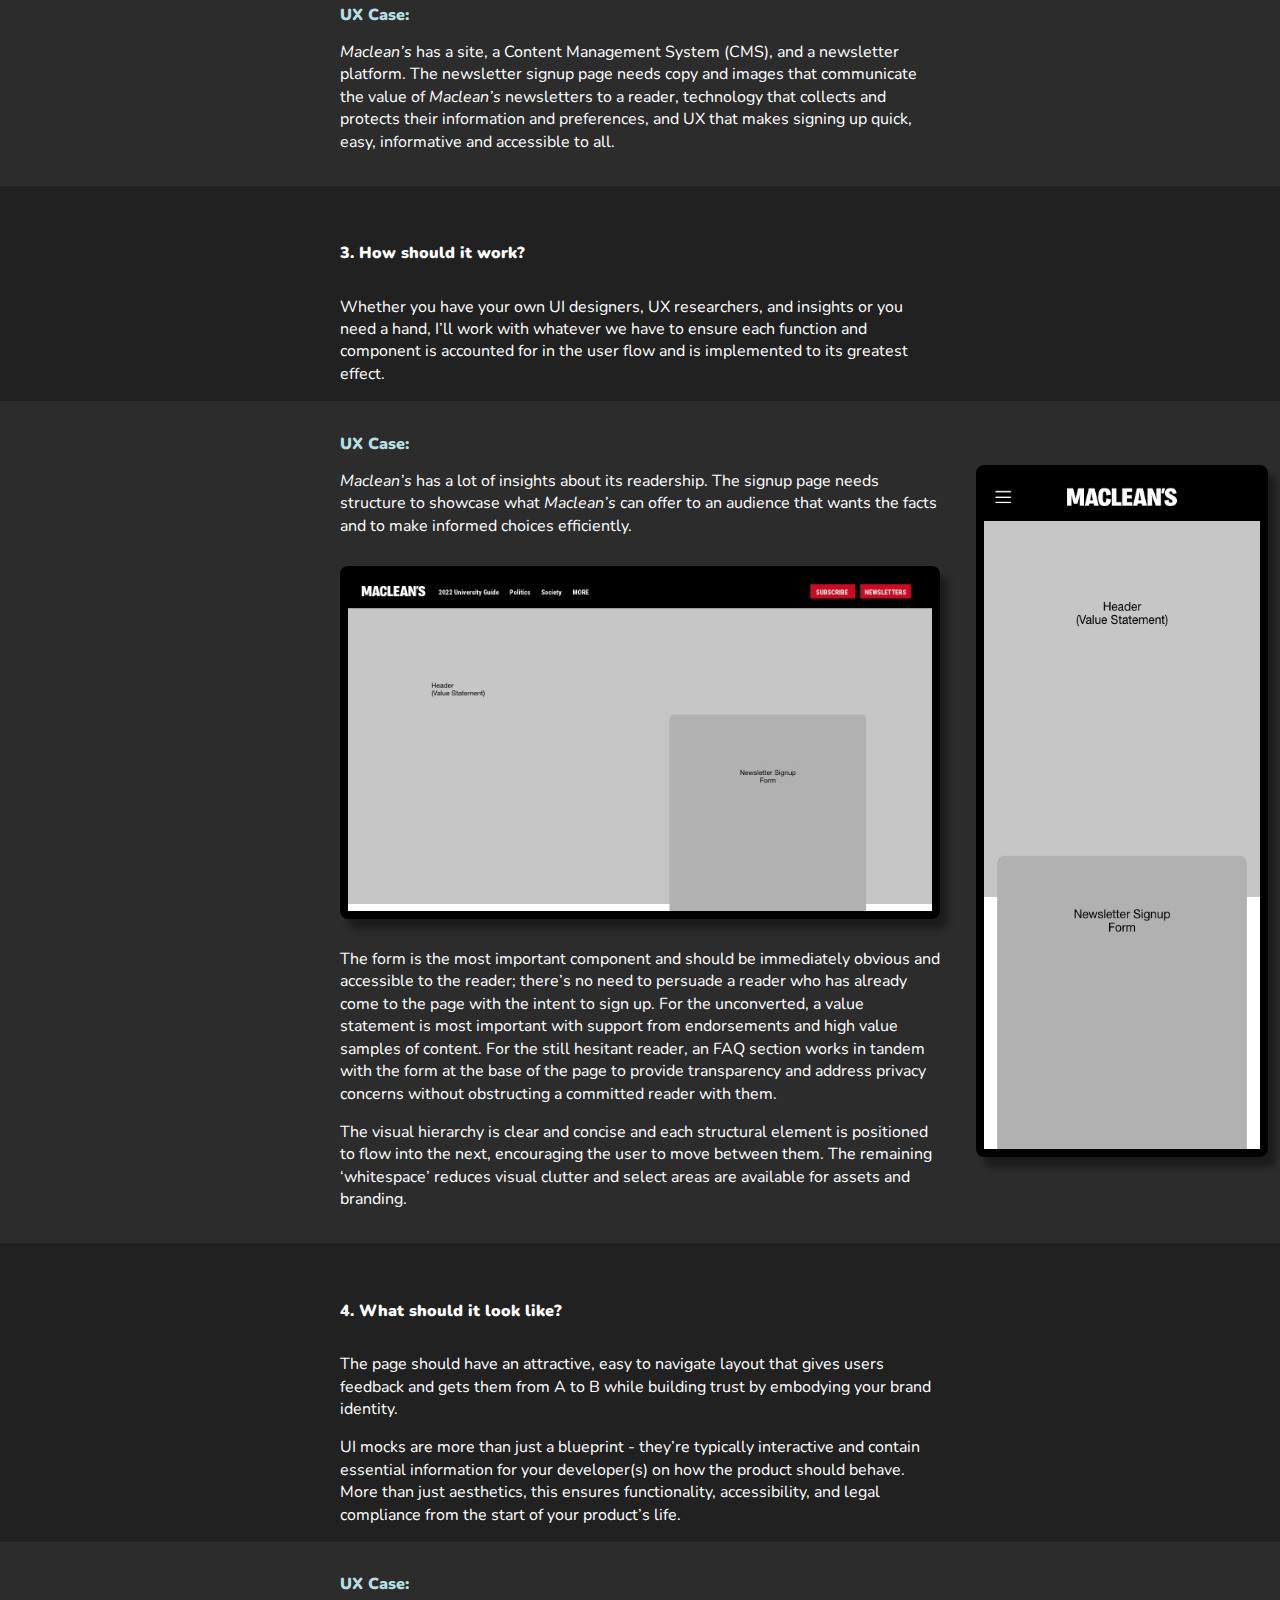
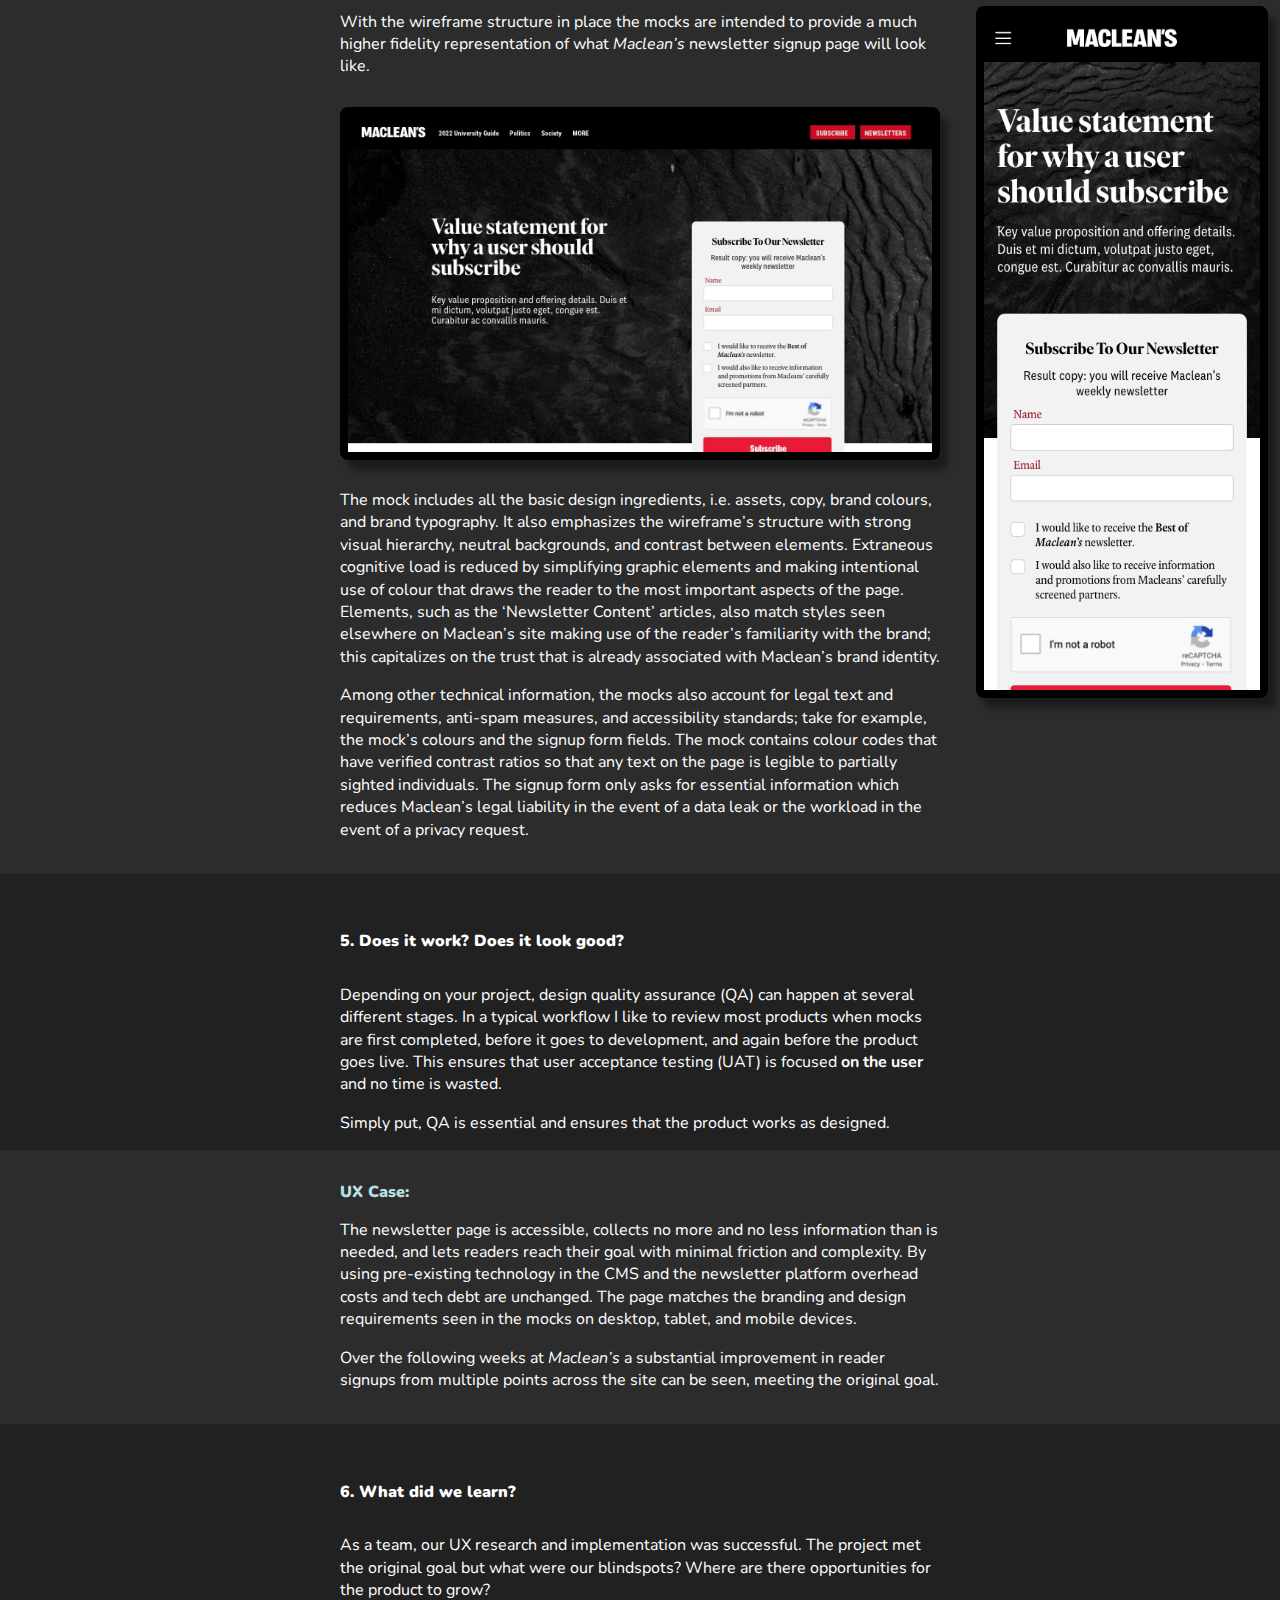
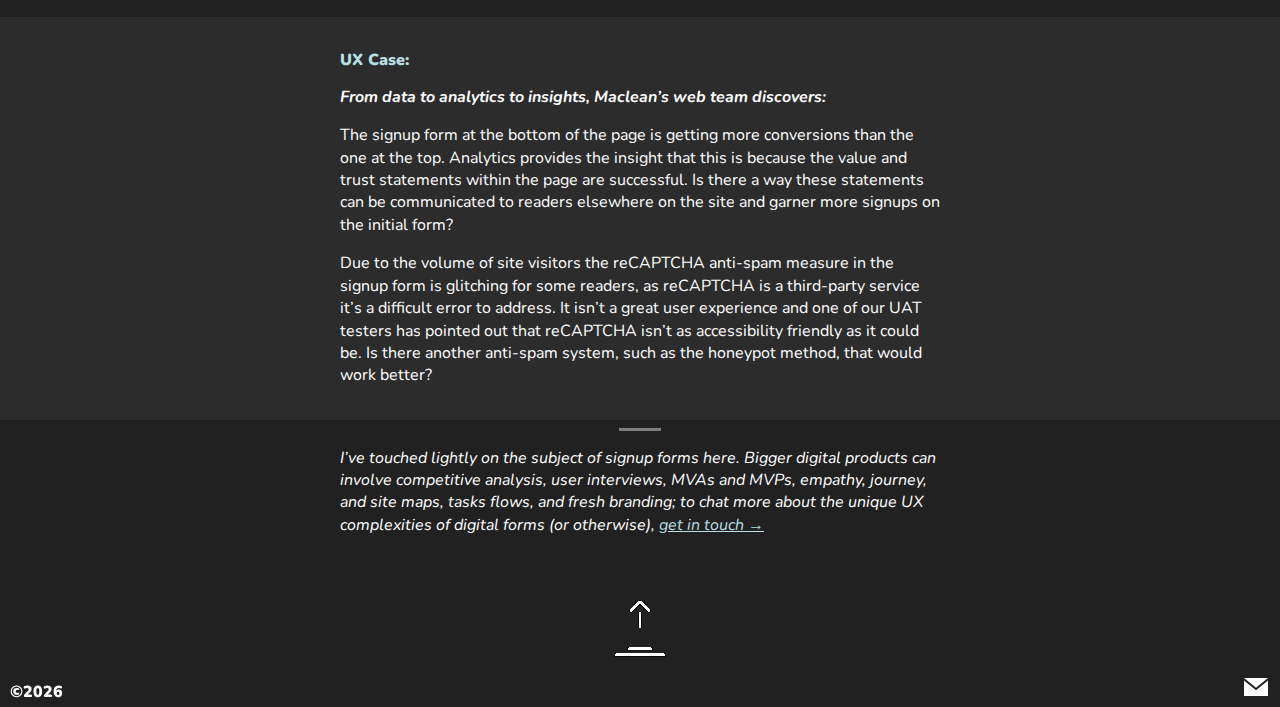
==== commit 180b0ca9: "[Case Study Page] Adjusted shadow overflow and scrollbar" ====
--- a/case-study.html
+++ b/case-study.html
@@ -64,6 +64,9 @@
                 max-width: 600;
                 overflow: auto;
                 margin: 1.8em 0em 1.8em 0em;
+                border: solid 8px #000000;
+                border-radius: 8px;
+                box-shadow: 8px 10px 6px #00000060;
             }
 
         .desktopWireframe {
@@ -75,6 +78,10 @@
                 max-height: 676;
                 max-width: 370;
                 overflow: auto;
+                margin: 1.8em 0em 1.8em 0em;
+                border: solid 8px #000000;
+                border-radius: 8px;
+                box-shadow: 8px 10px 6px #00000060;
             }
 
         .mobileWireframe {
@@ -94,6 +101,7 @@
             /* add back negative margin value */
                 padding: 0rem;
                 background: transparent;
+                overflow: visible;
                 }
             
             .mobileViewbox {
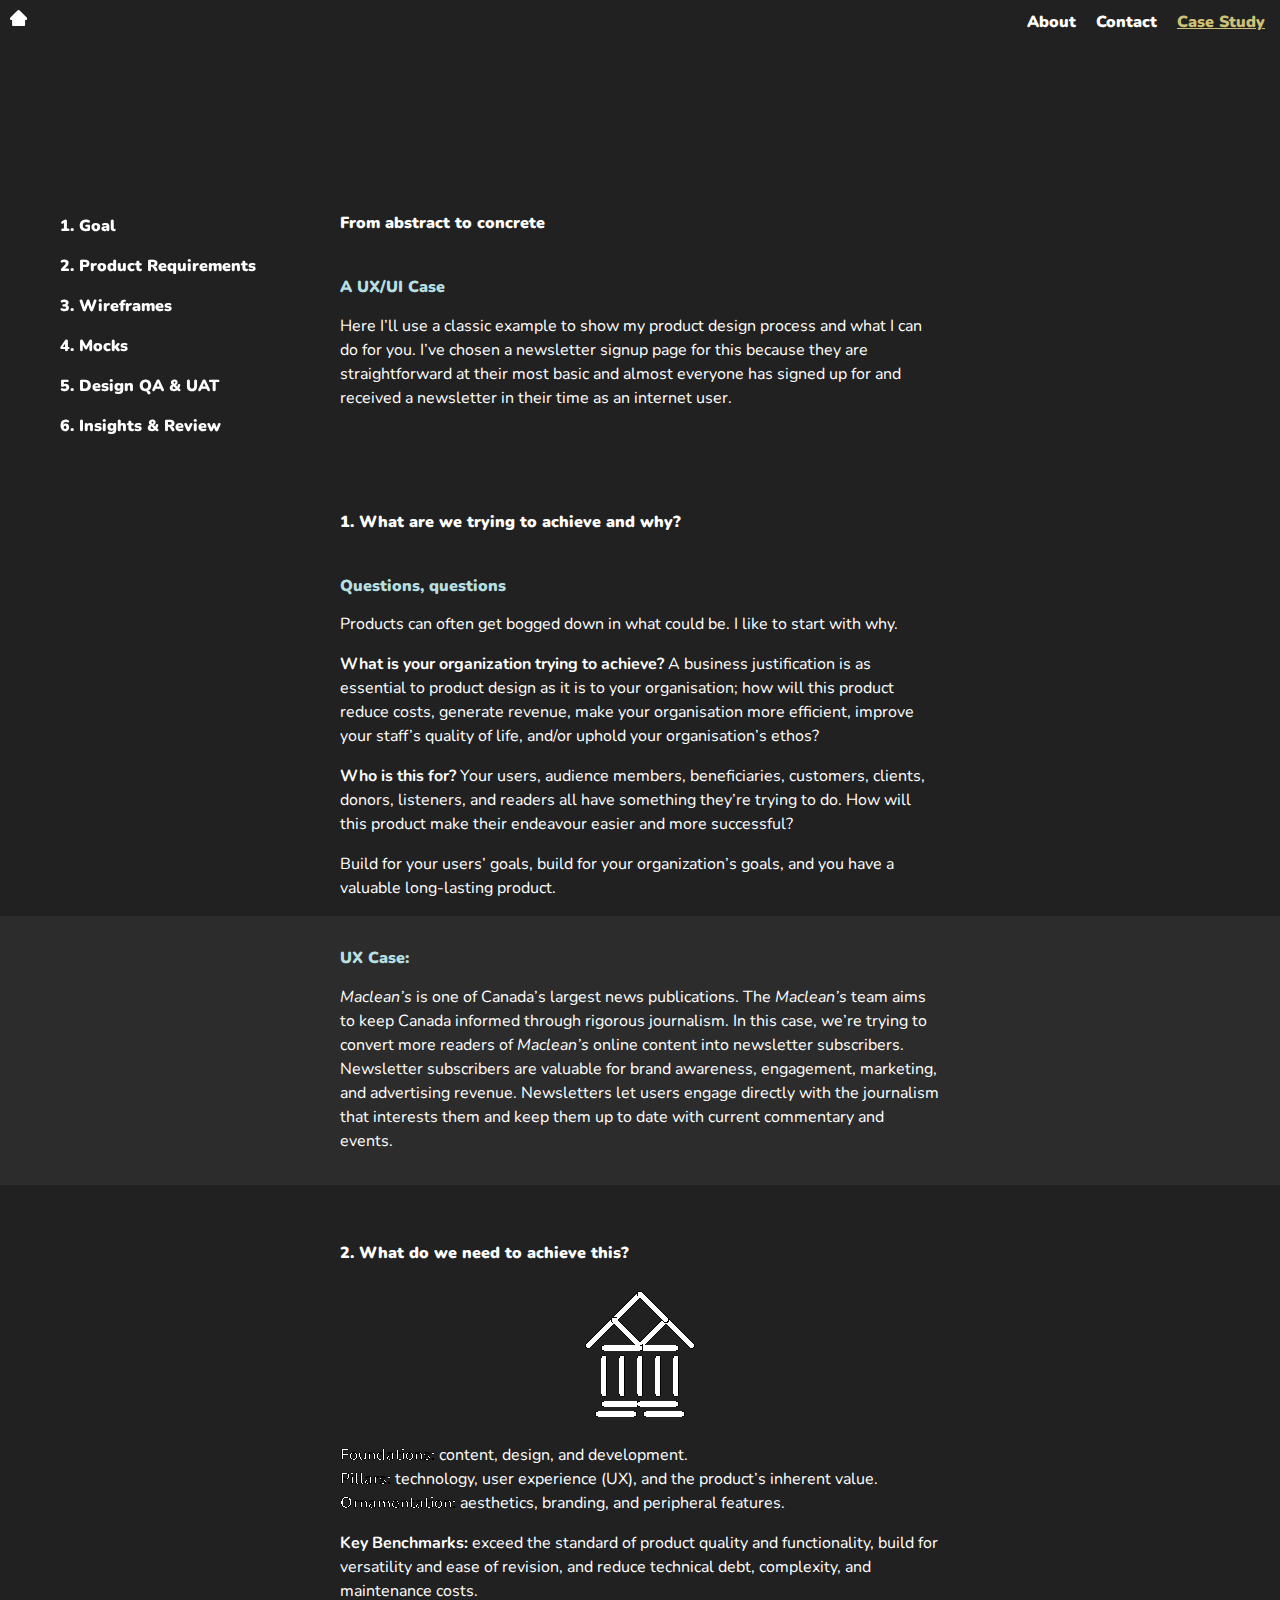
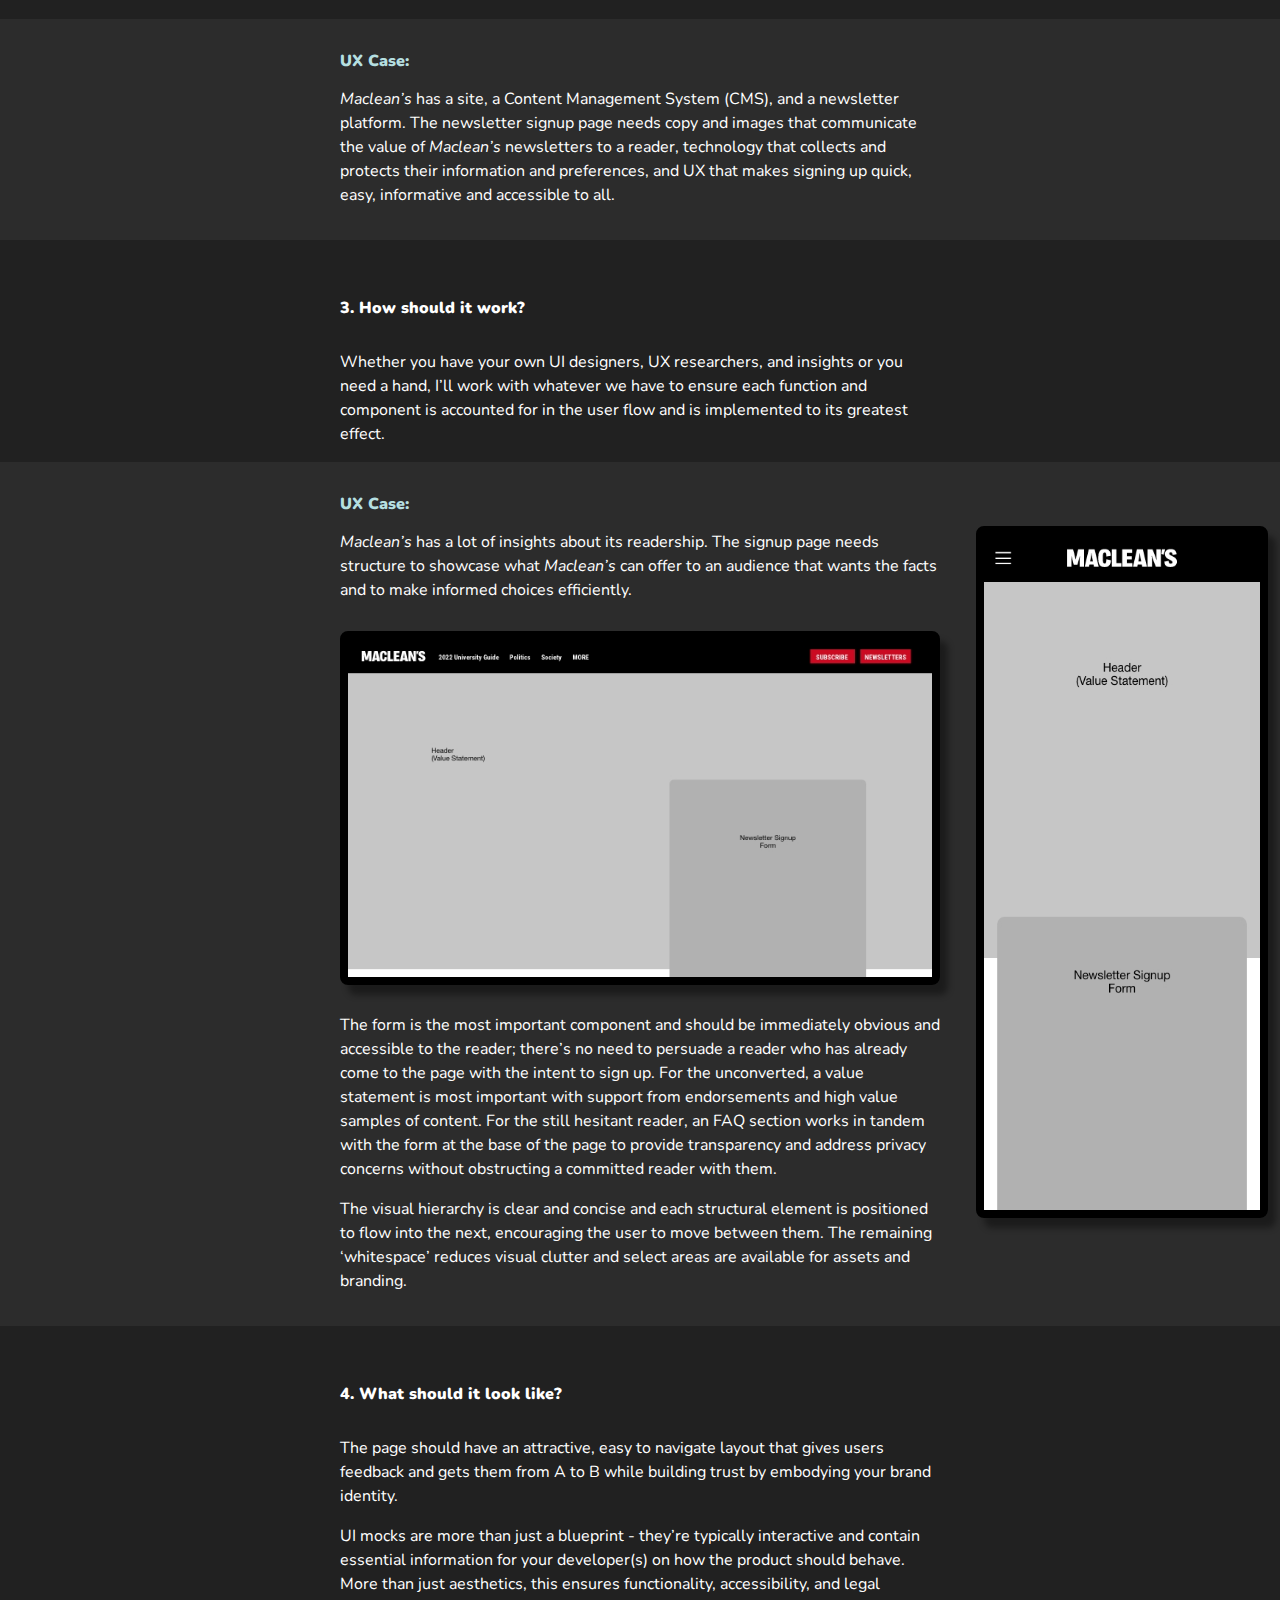
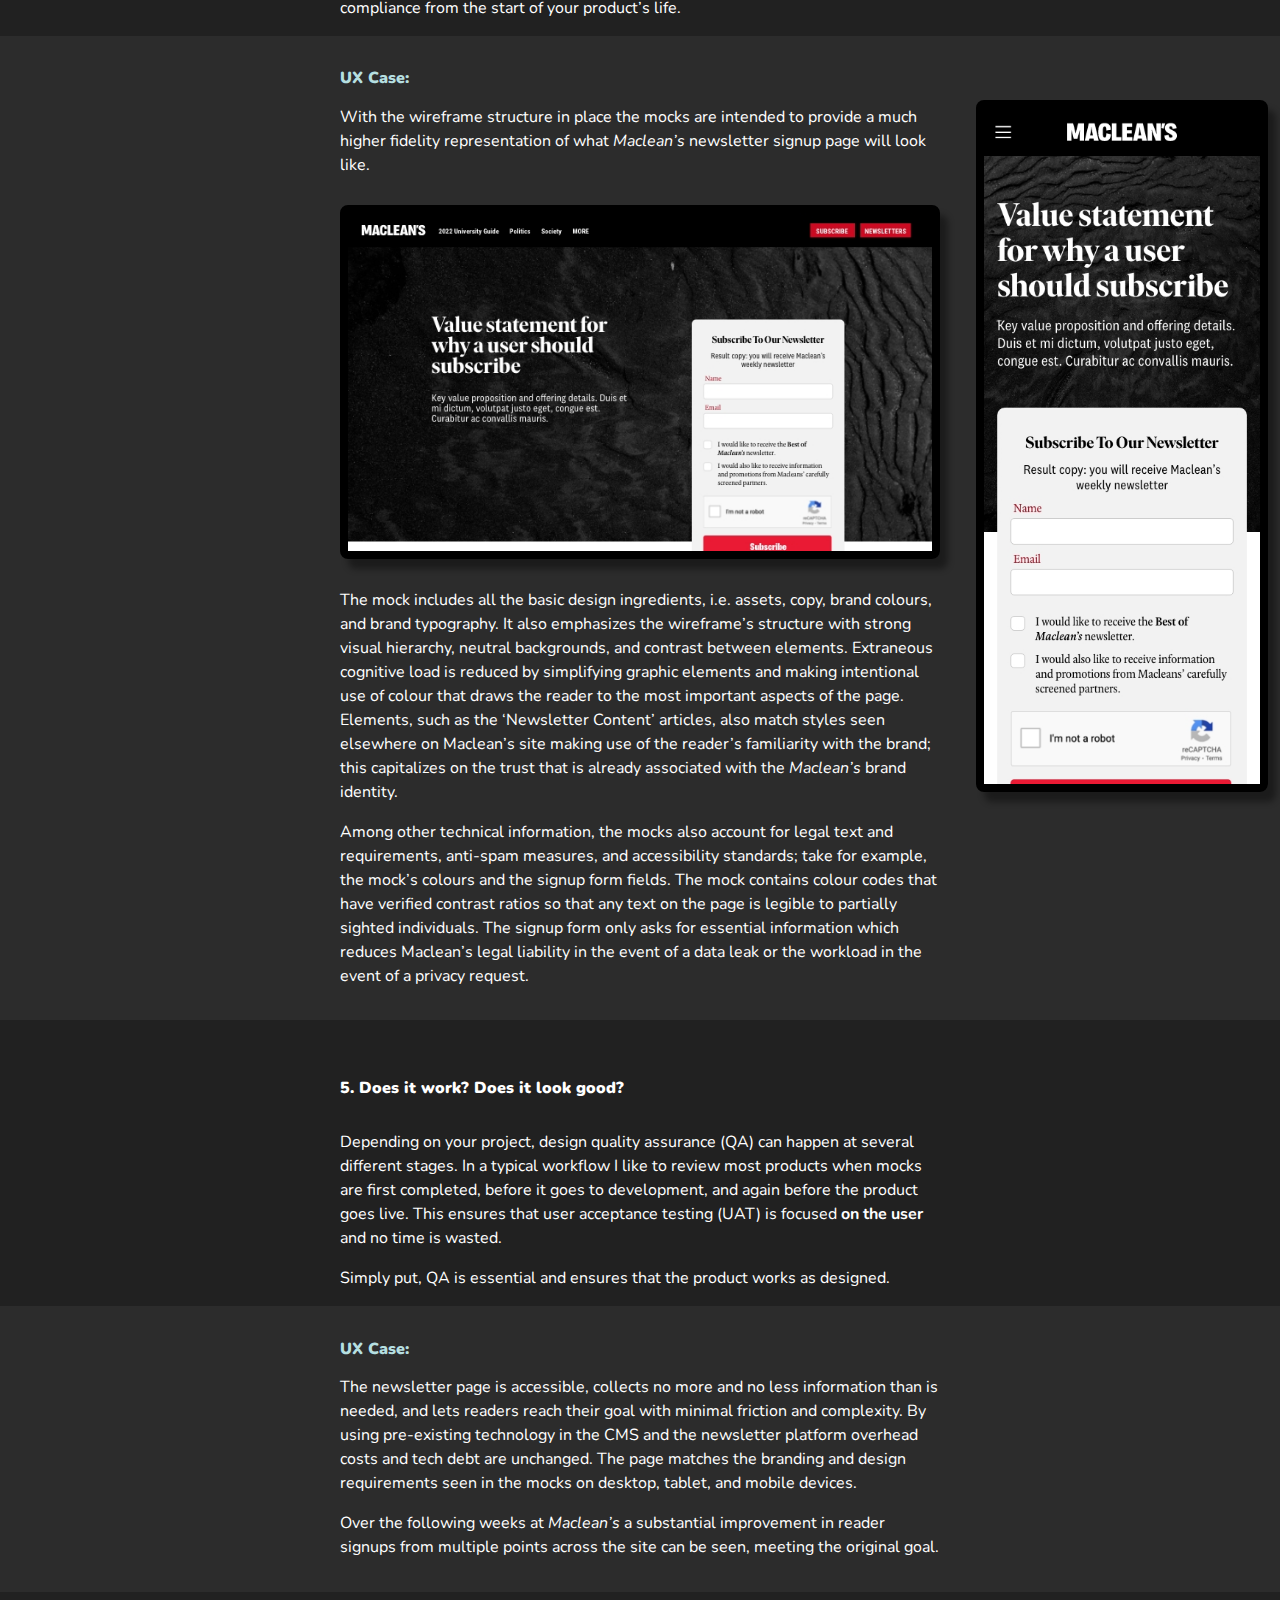
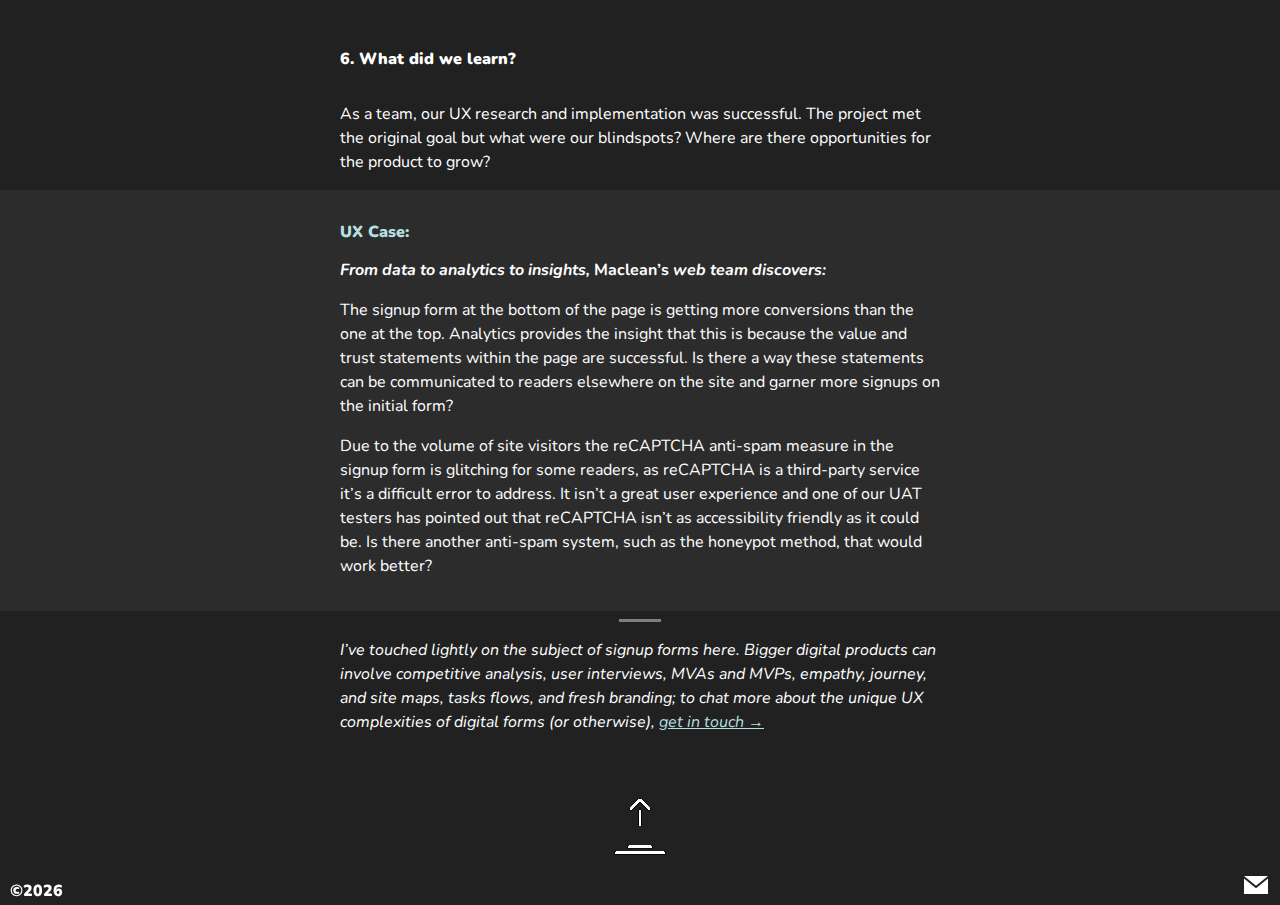
==== commit a311d046: "[Case Study] Stylization correction in body text" ====
--- a/case-study.html
+++ b/case-study.html
@@ -375,7 +375,7 @@
                 <div class="desktopViewbox">    
                     <img src="assets/mockMacDesktop.jpg" class="desktopWireframe"/>
                 </div>
-                <p>The mock includes all the basic design ingredients, i.e. assets, copy, brand colours, and brand typography. It also emphasizes the wireframe’s structure with strong visual hierarchy, neutral backgrounds, and contrast between elements. Extraneous cognitive load is reduced by simplifying graphic elements and making intentional use of colour that draws the reader to the most important aspects of the page. Elements, such as the ‘Newsletter Content’ articles, also match styles seen elsewhere on Maclean’s site making use of the reader’s familiarity with the brand; this capitalizes on the trust that is already associated with Maclean’s brand identity.</p>
+                <p>The mock includes all the basic design ingredients, i.e. assets, copy, brand colours, and brand typography. It also emphasizes the wireframe’s structure with strong visual hierarchy, neutral backgrounds, and contrast between elements. Extraneous cognitive load is reduced by simplifying graphic elements and making intentional use of colour that draws the reader to the most important aspects of the page. Elements, such as the ‘Newsletter Content’ articles, also match styles seen elsewhere on Maclean’s site making use of the reader’s familiarity with the brand; this capitalizes on the trust that is already associated with the <i>Maclean’s</i> brand identity.</p>
                 <p>Among other technical information, the mocks also account for legal text and requirements, anti-spam measures, and accessibility standards; take for example, the mock’s colours and the signup form fields. The mock contains colour codes that have verified contrast ratios so that any text on the page is legible to partially sighted individuals. The signup form only asks for essential information which reduces Maclean’s legal liability in the event of a data leak or the workload in the event of a privacy request.</p>
             </div>
         </div>
@@ -412,7 +412,7 @@
         <div class="gridBody">
             <div class="uxCaseBlock">
                 <h2>UX Case:</h2>
-                <p><b><i>From data to analytics to insights, Maclean’s web team discovers:</i></b></p>
+                <p><b><i>From data to analytics to insights,</i> Maclean’s <i>web team discovers:</i></b></p>
                 <p>The signup form at the bottom of the page is getting more conversions than the one at the top. Analytics provides the insight that this is because the value and trust statements within the page are successful. Is there a way these statements can be communicated to readers elsewhere on the site and garner more signups on the initial form?</p>
                 <p>Due to the volume of site visitors the reCAPTCHA anti-spam measure in the signup form is glitching for some readers, as reCAPTCHA is a third-party service it’s a difficult error to address. It isn’t a great user experience and one of our UAT testers has pointed out that reCAPTCHA isn’t as accessibility friendly as it could be. Is there another anti-spam system, such as the honeypot method, that would work better?</p>
             </div>
--- a/styles.css
+++ b/styles.css
@@ -1,6 +1,31 @@
-       /* Re-Add Once Coded html {
+       /* html {
             scroll-behavior: smooth;
         } */
+
+/*Scroll Bar Styling - noncompat with IE and Safari currently*/
+@media only screen and (min-width: 1020px) {
+    /* width */
+    ::-webkit-scrollbar {
+    width: 6px;
+  }
+  
+  /* Track */
+  ::-webkit-scrollbar-track {
+    background: #000000;
+  }
+  
+  /* Handle */
+  ::-webkit-scrollbar-thumb {
+    background: #B5DFE0;
+    border-radius: 10px;
+  }
+  
+  /* Handle on hover */
+  ::-webkit-scrollbar-thumb:hover {
+    background: rgb(255, 255, 255);
+  }
+}
+
 
 /*Navigation Bar*/
         .navBar {
@@ -272,7 +297,7 @@
         font-family: 'Nunito', arial, sans-serif;
         font-weight: 400;
         font-size: 1em;
-        line-height: 1.4em;
+        line-height: 1.5em;
         color: #ffffff;
         background-color: #212121;
         margin: 0px 0px 0px 0px;
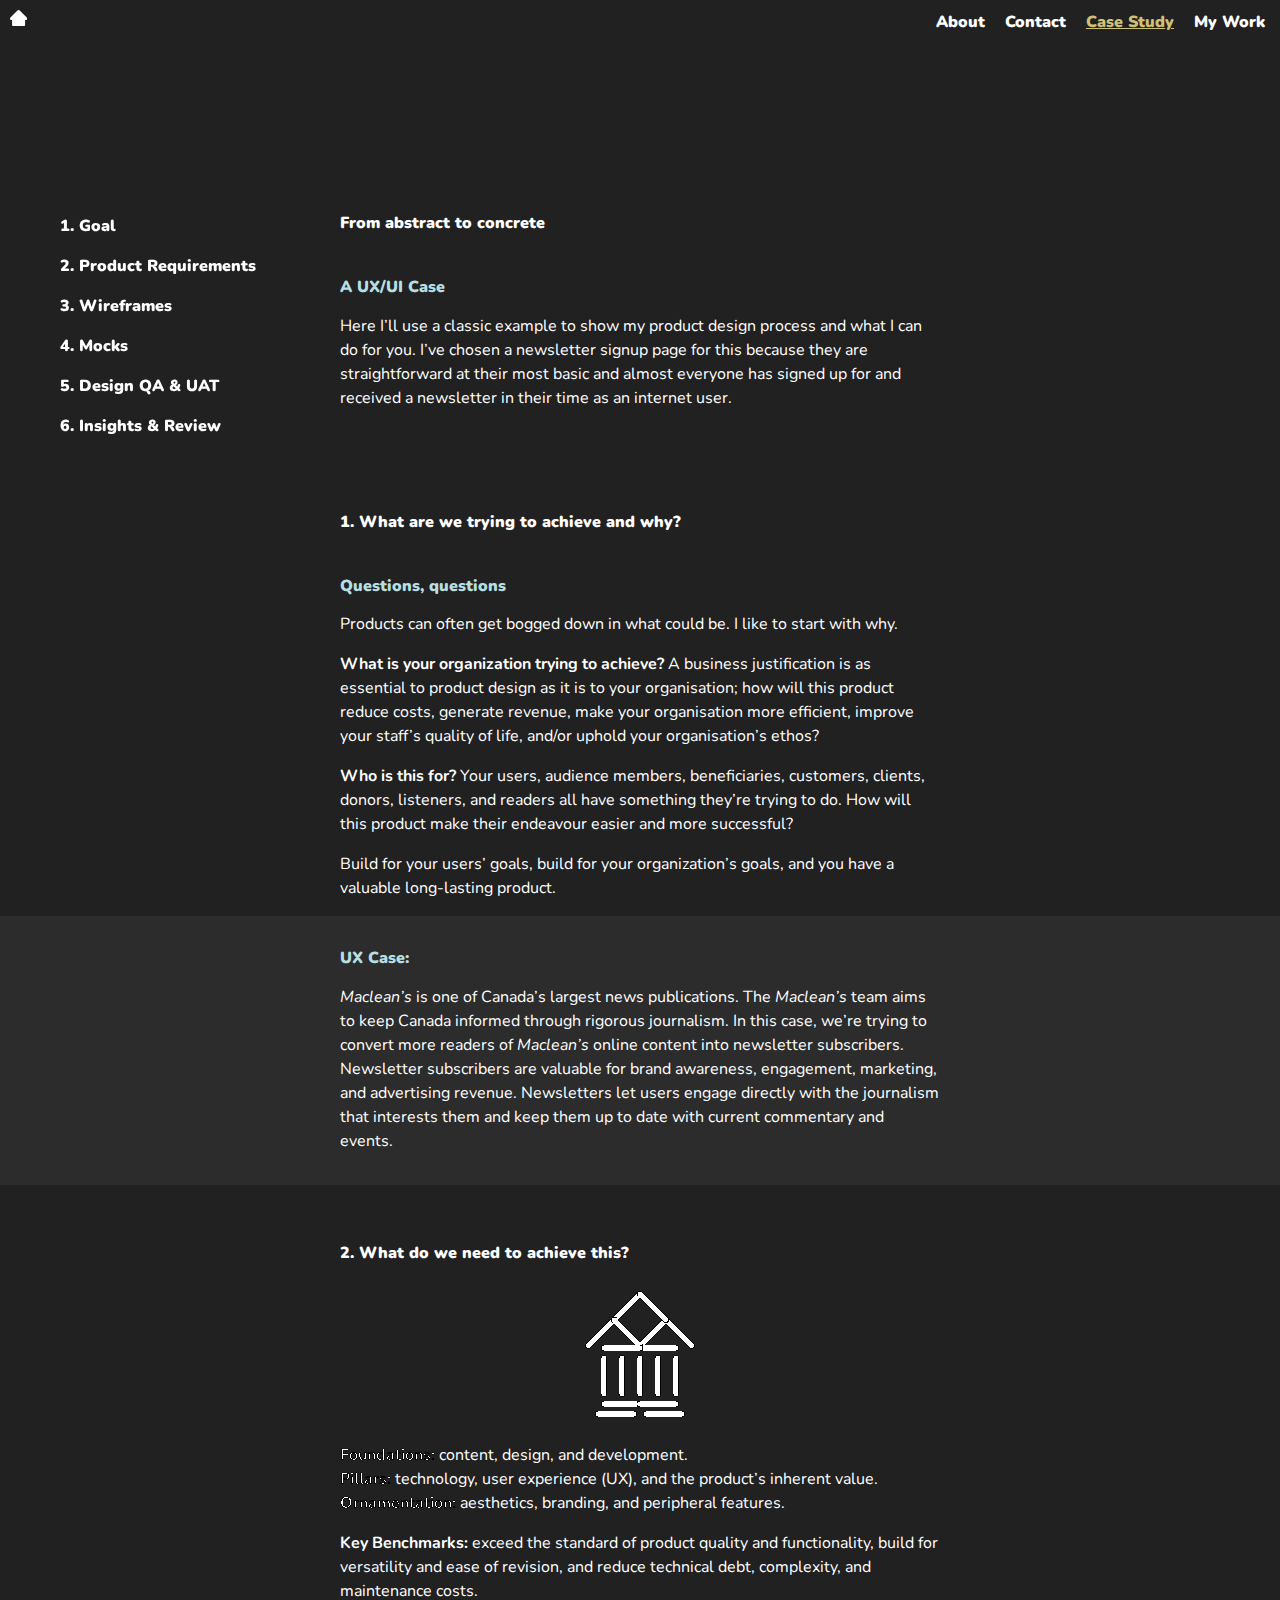
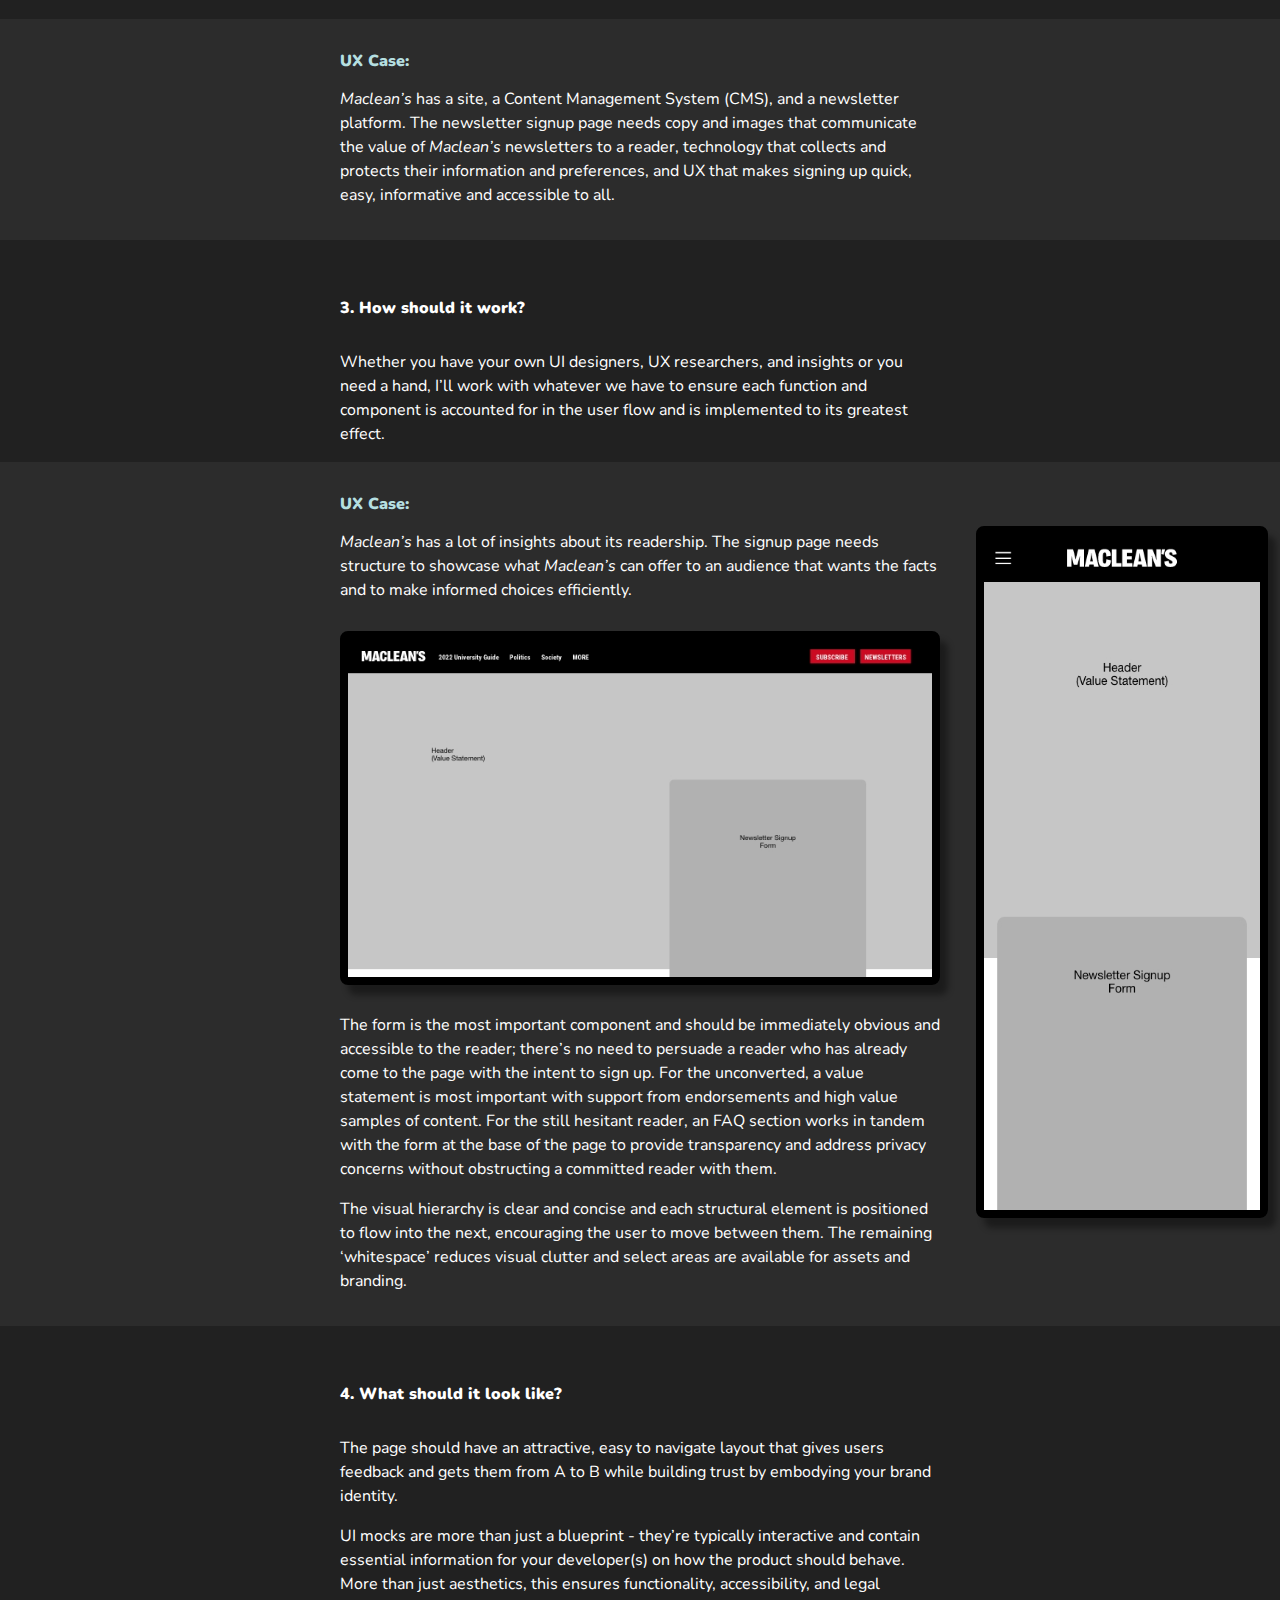
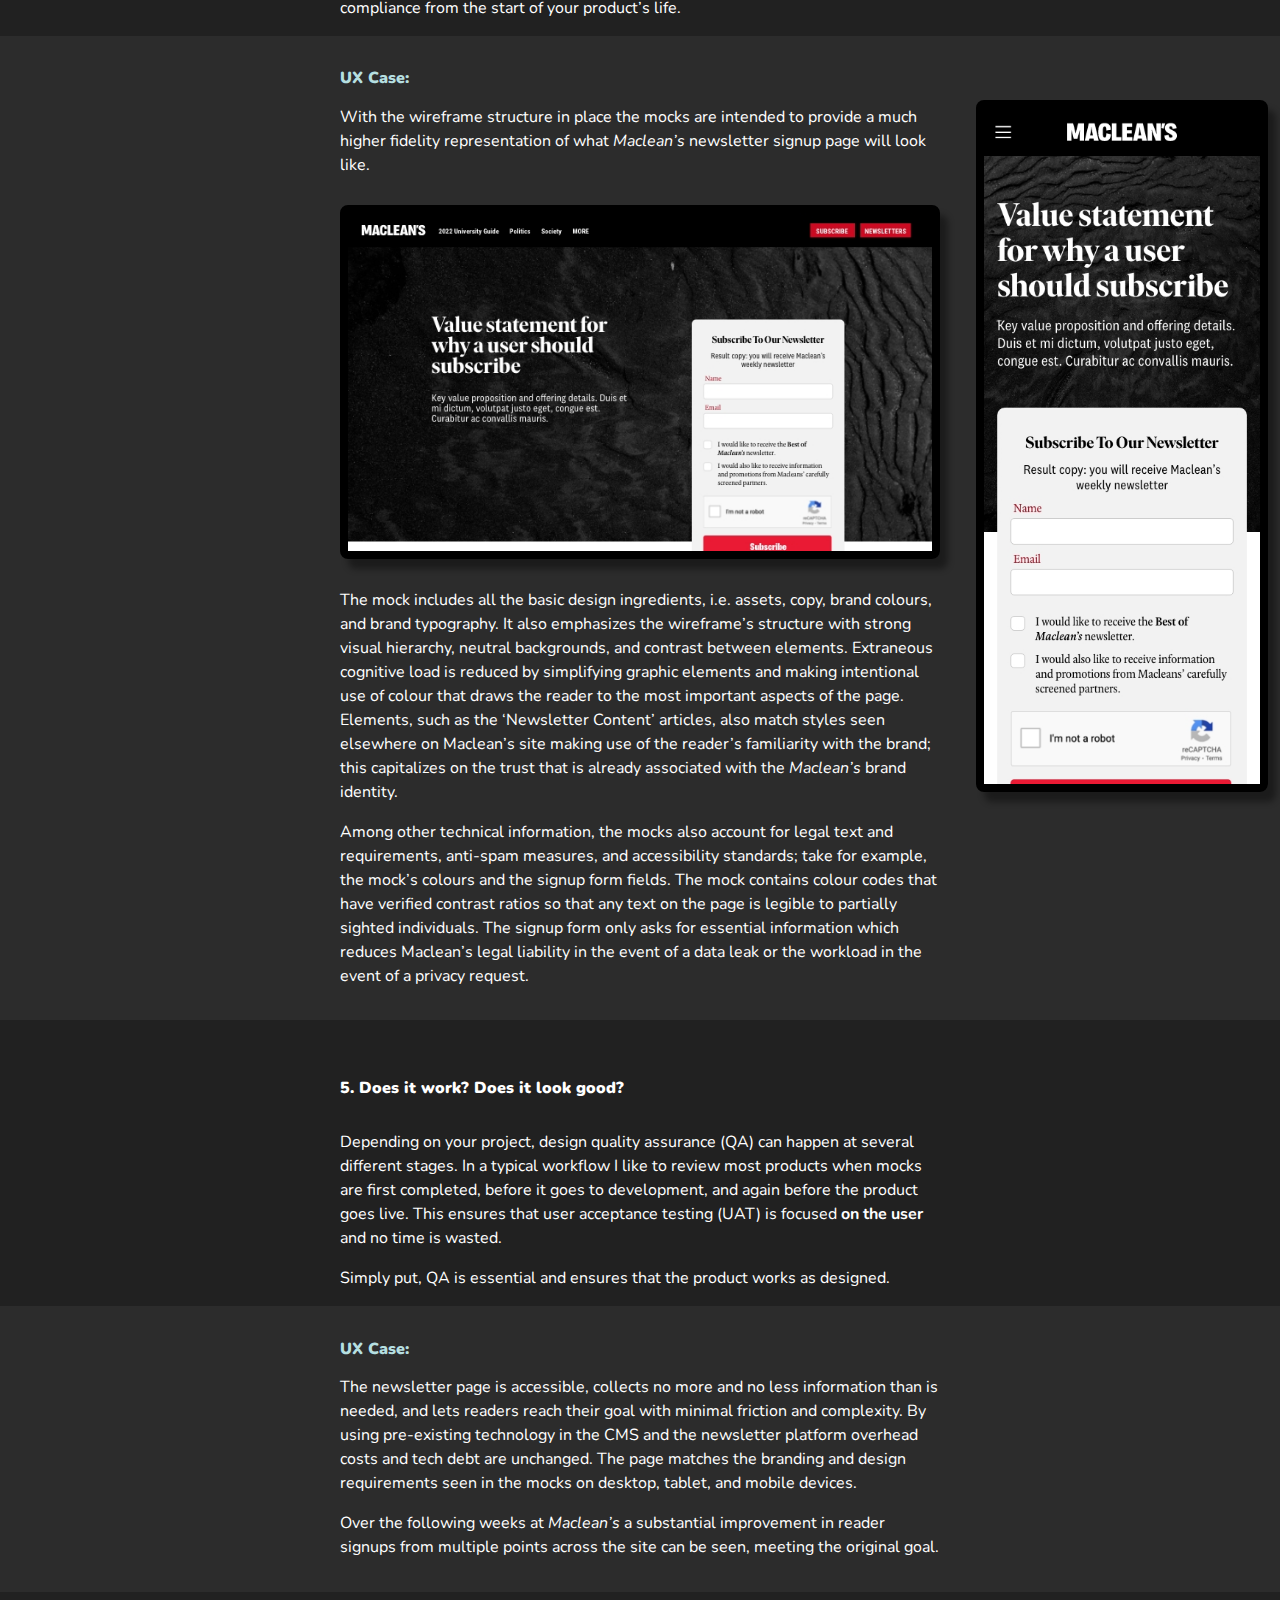
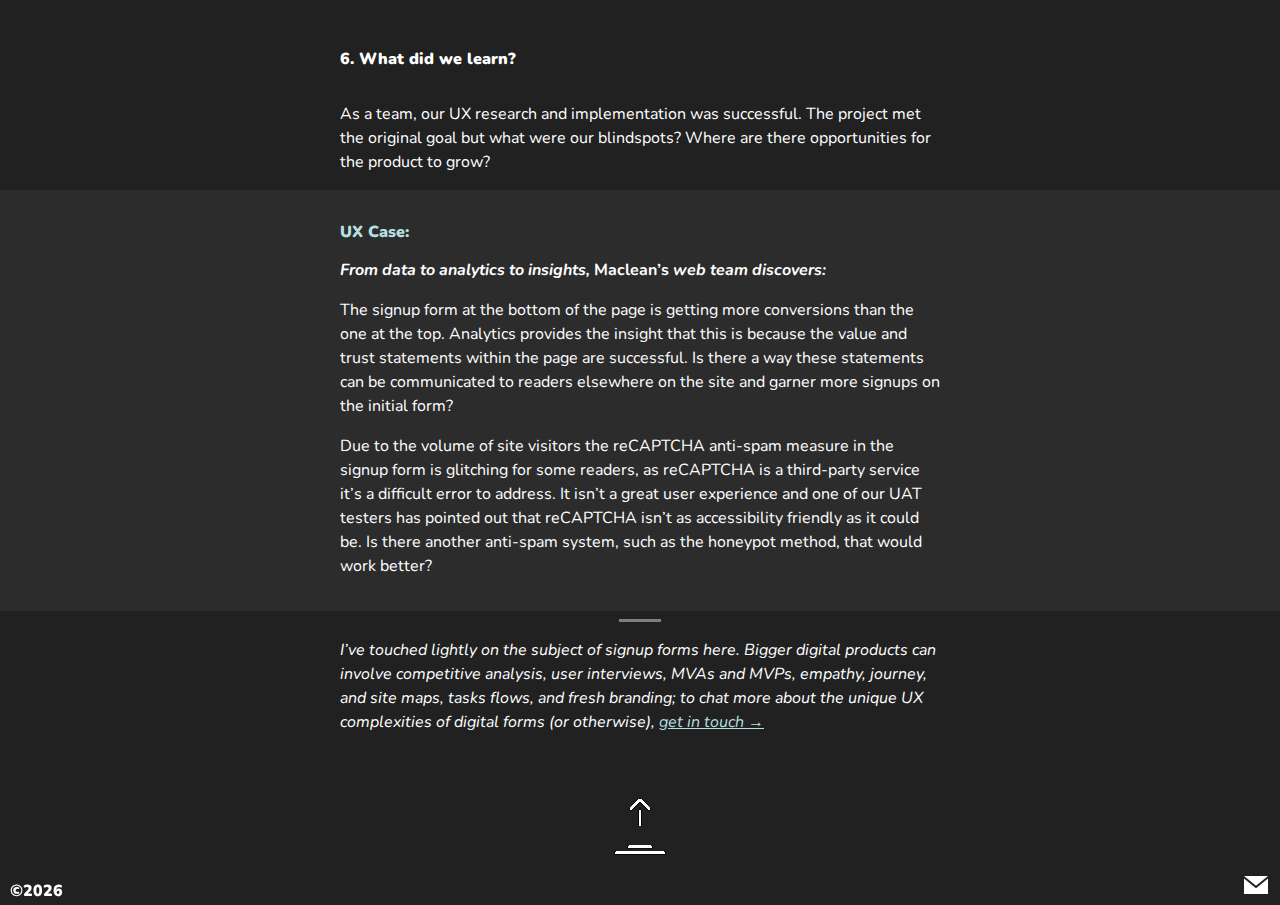
==== commit 96366e69: "[Full Site] My Work menu update" ====
--- a/case-study.html
+++ b/case-study.html
@@ -68,24 +68,35 @@
                 border-radius: 8px;
                 box-shadow: 8px 10px 6px #00000060;
             }
+        
+        .desktopViewbox::-webkit-scrollbar-track {
+                background: #000000;
+            }
 
         .desktopWireframe {
                 max-width: 100%;
             }
 
         .mobileViewbox {
-                margin: 0em auto 0em auto;
+                margin: 0em auto 1.8em auto;
                 max-height: 676;
                 max-width: 370;
                 overflow: auto;
-                margin: 1.8em 0em 1.8em 0em;
                 border: solid 8px #000000;
                 border-radius: 8px;
                 box-shadow: 8px 10px 6px #00000060;
             }
 
+        .mobileViewbox::-webkit-scrollbar-track {
+                background: #000000;
+            }
+
         .mobileWireframe {
                 max-width: 100%;
+            }
+
+            .sideNavSticky {
+                min-width: 250px;
             }
 
         /*/Full-width Row Background Close*/
@@ -109,7 +120,7 @@
                     max-width: 320;
                 }
         }
-        @media only screen and (min-width:1110px) {
+        @media only screen and (min-width:1020px) {
             .sideNavSticky {
                 position: sticky;
                 top: 5px;
@@ -236,6 +247,7 @@
                         <li><a href="index">About</a></li> 
                         <li><a href="contact">Contact</a></li>
                         <li class="textMenuCurrentPage">Case Study &larr;</li>
+                        <li><a href="my-work">My Work</a></li>
                     </div>
                 </div>
             </div>
@@ -245,6 +257,7 @@
                         <li><a href="index">About</a></li>
                         <li><a href="contact">Contact</a></li>
                         <li class="textMenuCurrentPage">Case Study</li>
+                        <li><a href="my-work">My Work</a></li>
                     </div>
                 </div>
             </div>
--- a/styles.css
+++ b/styles.css
@@ -11,7 +11,7 @@
   
   /* Track */
   ::-webkit-scrollbar-track {
-    background: #000000;
+    background: #212121;
   }
   
   /* Handle */
@@ -113,7 +113,6 @@
 
     .menu li a {
         text-decoration: none;
-        font-size: 1.125em;
     }
 
     .menu li a:hover {
@@ -309,6 +308,7 @@
         padding-bottom: 50px;
         padding-left: 12px;
         padding-right: 12px;
+        overflow-x: hidden;
     }
 
     a {
@@ -434,6 +434,10 @@
     }
   
     @media only screen and (min-width: 1020px) {
+        #bodyContent {
+            overflow-x: visible;
+        }
+
         .designLink {
             text-decoration: none;
             color: #fff;
@@ -595,7 +599,7 @@
 
  /*/Footer Classes*/
 
- /*Accordian Dropdown Classes*/
+ /*Accordion Dropdown Classes*/
 .accordion-flex {
     display: -ms-flexbox;
     display: -webkit-flex;
@@ -656,7 +660,7 @@
 
  .accordion {
     color: #B5DFE0;
-    background-color: #212121;
+    background-color: #21212100;
     cursor: pointer;
     padding: 0em 0em 1em 0em;
     width: 100%;
@@ -680,7 +684,7 @@
 /* Style the accordion panel. Note: hidden by default */
 .panel {
     padding: 0 0px;
-    background-color: #212121;
+    background-color: #21212100;
     display: none;
     overflow: hidden;
     transition: 0.6s;
